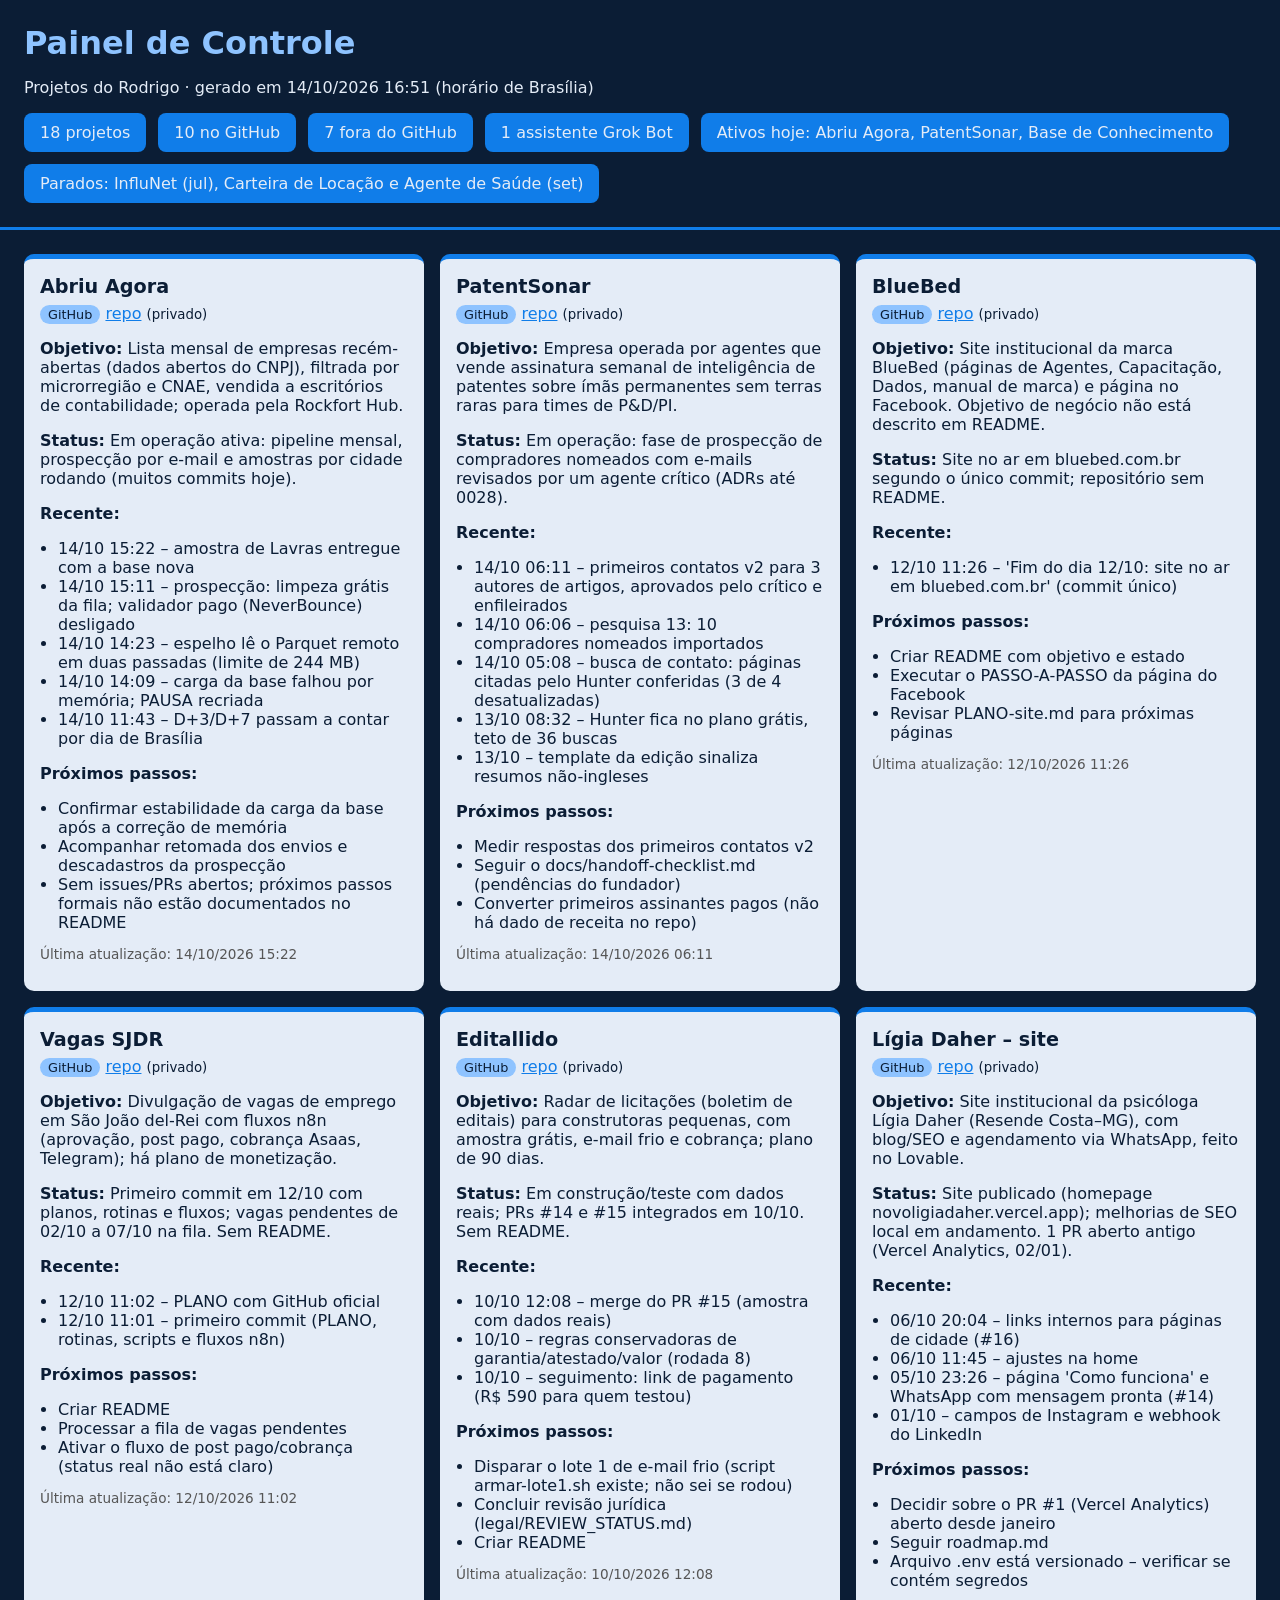
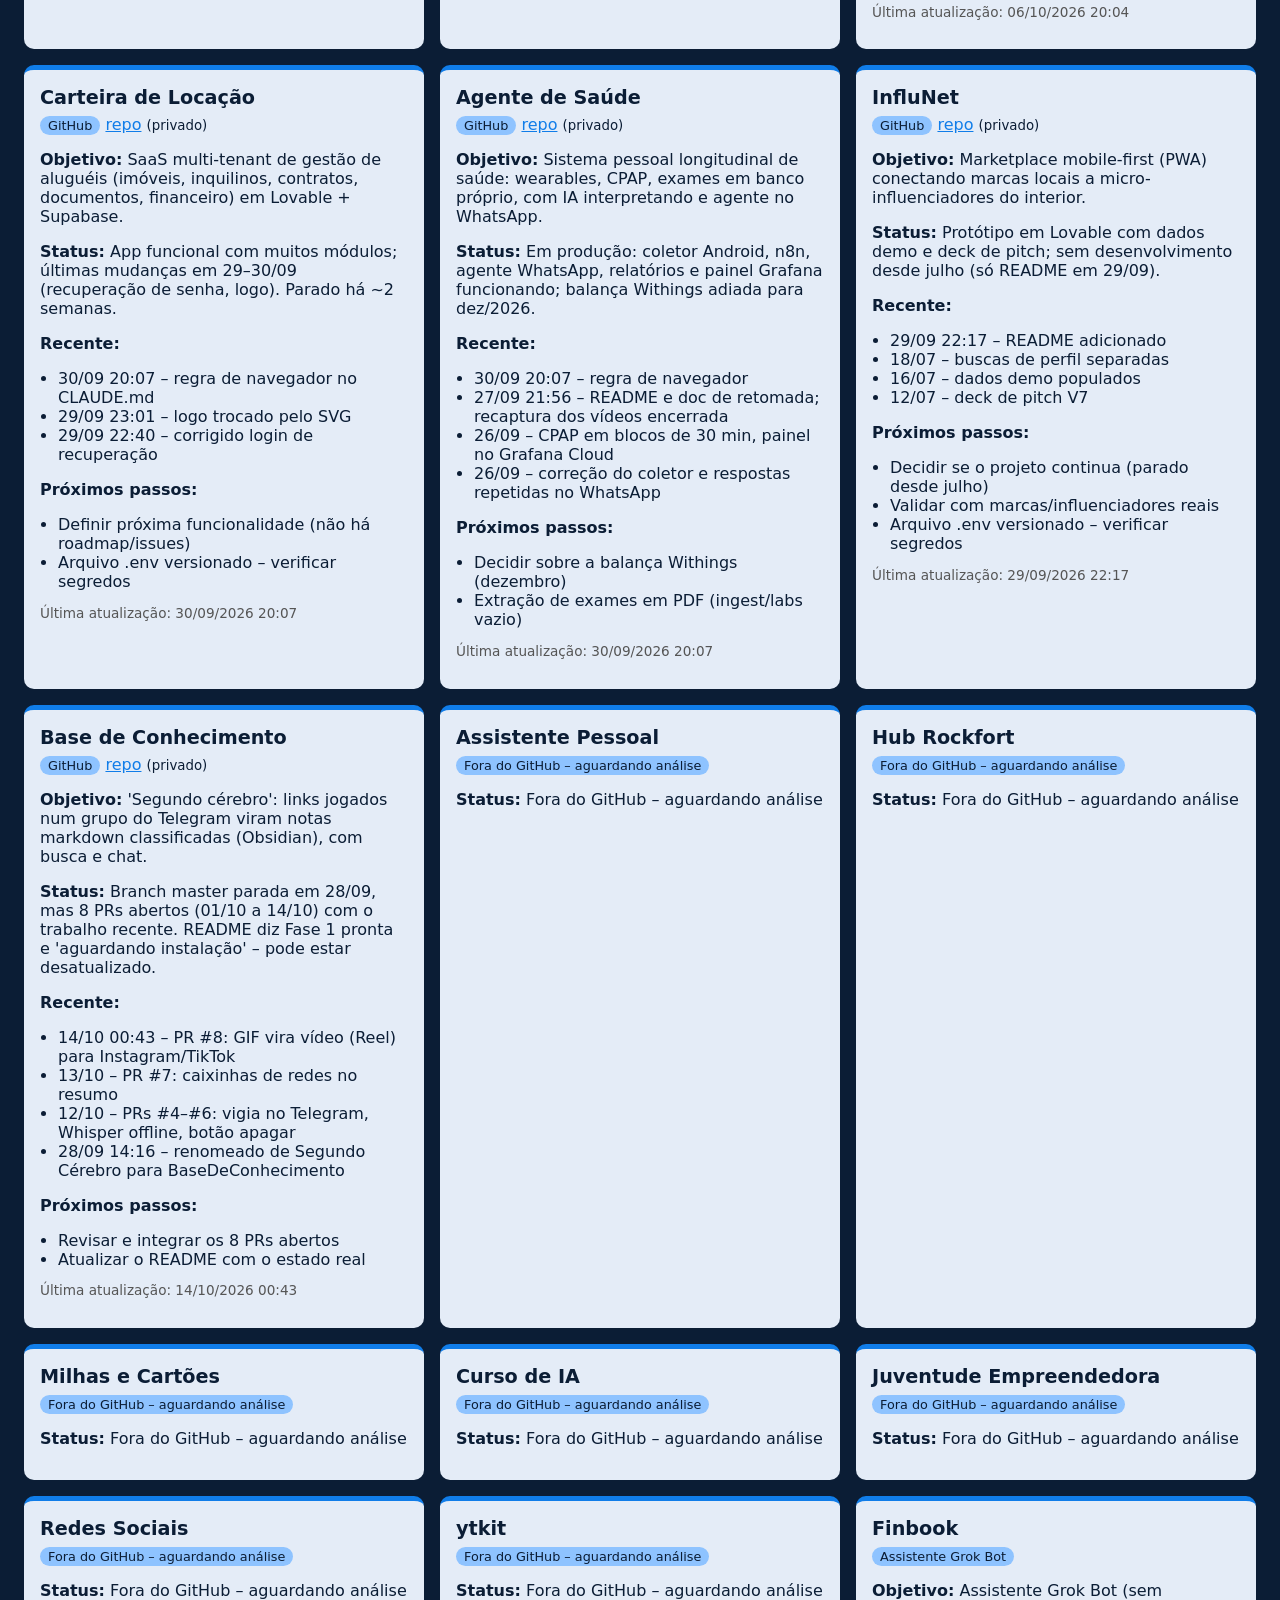
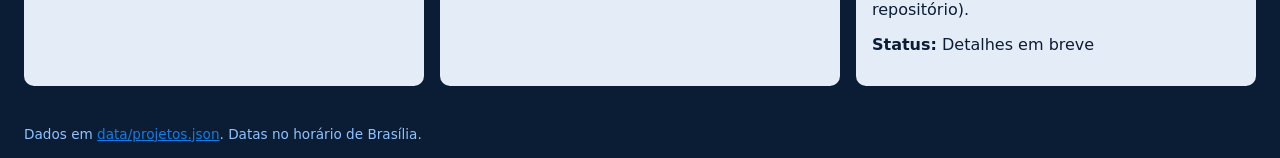
==== index.html @ fcc89006 "Painel de Controle: index.html e data/projetos.json" ====
<!doctype html><html lang="pt-BR"><head><meta charset="utf-8"><meta name="viewport" content="width=device-width,initial-scale=1"><title>Painel de Controle</title><style>
body{margin:0;background:#0b1d35;color:#e4ecf7;font-family:system-ui,sans-serif}header{padding:24px;border-bottom:3px solid #107de9}h1{margin:0;color:#8ec3ff}
.sum{display:flex;gap:12px;flex-wrap:wrap;margin-top:12px}.sum div{background:#107de9;padding:10px 16px;border-radius:8px}
main{display:grid;grid-template-columns:repeat(auto-fill,minmax(320px,1fr));gap:16px;padding:24px}
.card{background:#e4ecf7;color:#0b1d35;border-radius:10px;padding:16px;border-top:5px solid #107de9}.card h2{margin:0 0 6px;font-size:1.2em}
.tag{background:#8ec3ff;padding:2px 8px;border-radius:10px;font-size:.8em}a{color:#107de9}.dt{font-size:.85em;color:#555}ul{padding-left:18px;margin:4px 0}footer{padding:16px 24px;color:#8ec3ff;font-size:.85em}
</style></head><body><header><h1>Painel de Controle</h1><p>Projetos do Rodrigo · gerado em 14/10/2026 16:51 (horário de Brasília)</p><div class="sum">
<div>18 projetos</div><div>10 no GitHub</div><div>7 fora do GitHub</div><div>1 assistente Grok Bot</div><div>Ativos hoje: Abriu Agora, PatentSonar, Base de Conhecimento</div><div>Parados: InfluNet (jul), Carteira de Locação e Agente de Saúde (set)</div></div></header>
<main><article class="card"><h2>Abriu Agora</h2><span class="tag">GitHub</span> <a href="https://github.com/ratbragaia/abriuagora">repo</a> <small>(privado)</small><p><b>Objetivo:</b> Lista mensal de empresas recém-abertas (dados abertos do CNPJ), filtrada por microrregião e CNAE, vendida a escritórios de contabilidade; operada pela Rockfort Hub.</p><p><b>Status:</b> Em operação ativa: pipeline mensal, prospecção por e-mail e amostras por cidade rodando (muitos commits hoje).</p><p><b>Recente:</b></p><ul><li>14/10 15:22 – amostra de Lavras entregue com a base nova</li><li>14/10 15:11 – prospecção: limpeza grátis da fila; validador pago (NeverBounce) desligado</li><li>14/10 14:23 – espelho lê o Parquet remoto em duas passadas (limite de 244 MB)</li><li>14/10 14:09 – carga da base falhou por memória; PAUSA recriada</li><li>14/10 11:43 – D+3/D+7 passam a contar por dia de Brasília</li></ul><p><b>Próximos passos:</b></p><ul><li>Confirmar estabilidade da carga da base após a correção de memória</li><li>Acompanhar retomada dos envios e descadastros da prospecção</li><li>Sem issues/PRs abertos; próximos passos formais não estão documentados no README</li></ul><p class="dt">Última atualização: 14/10/2026 15:22</p></article><article class="card"><h2>PatentSonar</h2><span class="tag">GitHub</span> <a href="https://github.com/ratbragaia/PatentSonar">repo</a> <small>(privado)</small><p><b>Objetivo:</b> Empresa operada por agentes que vende assinatura semanal de inteligência de patentes sobre ímãs permanentes sem terras raras para times de P&amp;D/PI.</p><p><b>Status:</b> Em operação: fase de prospecção de compradores nomeados com e-mails revisados por um agente crítico (ADRs até 0028).</p><p><b>Recente:</b></p><ul><li>14/10 06:11 – primeiros contatos v2 para 3 autores de artigos, aprovados pelo crítico e enfileirados</li><li>14/10 06:06 – pesquisa 13: 10 compradores nomeados importados</li><li>14/10 05:08 – busca de contato: páginas citadas pelo Hunter conferidas (3 de 4 desatualizadas)</li><li>13/10 08:32 – Hunter fica no plano grátis, teto de 36 buscas</li><li>13/10 – template da edição sinaliza resumos não-ingleses</li></ul><p><b>Próximos passos:</b></p><ul><li>Medir respostas dos primeiros contatos v2</li><li>Seguir o docs/handoff-checklist.md (pendências do fundador)</li><li>Converter primeiros assinantes pagos (não há dado de receita no repo)</li></ul><p class="dt">Última atualização: 14/10/2026 06:11</p></article><article class="card"><h2>BlueBed</h2><span class="tag">GitHub</span> <a href="https://github.com/ratbragaia/BlueBed">repo</a> <small>(privado)</small><p><b>Objetivo:</b> Site institucional da marca BlueBed (páginas de Agentes, Capacitação, Dados, manual de marca) e página no Facebook. Objetivo de negócio não está descrito em README.</p><p><b>Status:</b> Site no ar em bluebed.com.br segundo o único commit; repositório sem README.</p><p><b>Recente:</b></p><ul><li>12/10 11:26 – &#x27;Fim do dia 12/10: site no ar em bluebed.com.br&#x27; (commit único)</li></ul><p><b>Próximos passos:</b></p><ul><li>Criar README com objetivo e estado</li><li>Executar o PASSO-A-PASSO da página do Facebook</li><li>Revisar PLANO-site.md para próximas páginas</li></ul><p class="dt">Última atualização: 12/10/2026 11:26</p></article><article class="card"><h2>Vagas SJDR</h2><span class="tag">GitHub</span> <a href="https://github.com/ratbragaia/vagassjdr">repo</a> <small>(privado)</small><p><b>Objetivo:</b> Divulgação de vagas de emprego em São João del-Rei com fluxos n8n (aprovação, post pago, cobrança Asaas, Telegram); há plano de monetização.</p><p><b>Status:</b> Primeiro commit em 12/10 com planos, rotinas e fluxos; vagas pendentes de 02/10 a 07/10 na fila. Sem README.</p><p><b>Recente:</b></p><ul><li>12/10 11:02 – PLANO com GitHub oficial</li><li>12/10 11:01 – primeiro commit (PLANO, rotinas, scripts e fluxos n8n)</li></ul><p><b>Próximos passos:</b></p><ul><li>Criar README</li><li>Processar a fila de vagas pendentes</li><li>Ativar o fluxo de post pago/cobrança (status real não está claro)</li></ul><p class="dt">Última atualização: 12/10/2026 11:02</p></article><article class="card"><h2>Editallido</h2><span class="tag">GitHub</span> <a href="https://github.com/ratbragaia/editallido">repo</a> <small>(privado)</small><p><b>Objetivo:</b> Radar de licitações (boletim de editais) para construtoras pequenas, com amostra grátis, e-mail frio e cobrança; plano de 90 dias.</p><p><b>Status:</b> Em construção/teste com dados reais; PRs #14 e #15 integrados em 10/10. Sem README.</p><p><b>Recente:</b></p><ul><li>10/10 12:08 – merge do PR #15 (amostra com dados reais)</li><li>10/10 – regras conservadoras de garantia/atestado/valor (rodada 8)</li><li>10/10 – seguimento: link de pagamento (R$ 590 para quem testou)</li></ul><p><b>Próximos passos:</b></p><ul><li>Disparar o lote 1 de e-mail frio (script armar-lote1.sh existe; não sei se rodou)</li><li>Concluir revisão jurídica (legal/REVIEW_STATUS.md)</li><li>Criar README</li></ul><p class="dt">Última atualização: 10/10/2026 12:08</p></article><article class="card"><h2>Lígia Daher – site</h2><span class="tag">GitHub</span> <a href="https://github.com/ratbragaia/ligiadaher.com.br">repo</a> <small>(privado)</small><p><b>Objetivo:</b> Site institucional da psicóloga Lígia Daher (Resende Costa–MG), com blog/SEO e agendamento via WhatsApp, feito no Lovable.</p><p><b>Status:</b> Site publicado (homepage novoligiadaher.vercel.app); melhorias de SEO local em andamento. 1 PR aberto antigo (Vercel Analytics, 02/01).</p><p><b>Recente:</b></p><ul><li>06/10 20:04 – links internos para páginas de cidade (#16)</li><li>06/10 11:45 – ajustes na home</li><li>05/10 23:26 – página &#x27;Como funciona&#x27; e WhatsApp com mensagem pronta (#14)</li><li>01/10 – campos de Instagram e webhook do LinkedIn</li></ul><p><b>Próximos passos:</b></p><ul><li>Decidir sobre o PR #1 (Vercel Analytics) aberto desde janeiro</li><li>Seguir roadmap.md</li><li>Arquivo .env está versionado – verificar se contém segredos</li></ul><p class="dt">Última atualização: 06/10/2026 20:04</p></article><article class="card"><h2>Carteira de Locação</h2><span class="tag">GitHub</span> <a href="https://github.com/ratbragaia/carteiradelocacao">repo</a> <small>(privado)</small><p><b>Objetivo:</b> SaaS multi-tenant de gestão de aluguéis (imóveis, inquilinos, contratos, documentos, financeiro) em Lovable + Supabase.</p><p><b>Status:</b> App funcional com muitos módulos; últimas mudanças em 29–30/09 (recuperação de senha, logo). Parado há ~2 semanas.</p><p><b>Recente:</b></p><ul><li>30/09 20:07 – regra de navegador no CLAUDE.md</li><li>29/09 23:01 – logo trocado pelo SVG</li><li>29/09 22:40 – corrigido login de recuperação</li></ul><p><b>Próximos passos:</b></p><ul><li>Definir próxima funcionalidade (não há roadmap/issues)</li><li>Arquivo .env versionado – verificar segredos</li></ul><p class="dt">Última atualização: 30/09/2026 20:07</p></article><article class="card"><h2>Agente de Saúde</h2><span class="tag">GitHub</span> <a href="https://github.com/ratbragaia/agente-saude">repo</a> <small>(privado)</small><p><b>Objetivo:</b> Sistema pessoal longitudinal de saúde: wearables, CPAP, exames em banco próprio, com IA interpretando e agente no WhatsApp.</p><p><b>Status:</b> Em produção: coletor Android, n8n, agente WhatsApp, relatórios e painel Grafana funcionando; balança Withings adiada para dez/2026.</p><p><b>Recente:</b></p><ul><li>30/09 20:07 – regra de navegador</li><li>27/09 21:56 – README e doc de retomada; recaptura dos vídeos encerrada</li><li>26/09 – CPAP em blocos de 30 min, painel no Grafana Cloud</li><li>26/09 – correção do coletor e respostas repetidas no WhatsApp</li></ul><p><b>Próximos passos:</b></p><ul><li>Decidir sobre a balança Withings (dezembro)</li><li>Extração de exames em PDF (ingest/labs vazio)</li></ul><p class="dt">Última atualização: 30/09/2026 20:07</p></article><article class="card"><h2>InfluNet</h2><span class="tag">GitHub</span> <a href="https://github.com/ratbragaia/influnet">repo</a> <small>(privado)</small><p><b>Objetivo:</b> Marketplace mobile-first (PWA) conectando marcas locais a micro-influenciadores do interior.</p><p><b>Status:</b> Protótipo em Lovable com dados demo e deck de pitch; sem desenvolvimento desde julho (só README em 29/09).</p><p><b>Recente:</b></p><ul><li>29/09 22:17 – README adicionado</li><li>18/07 – buscas de perfil separadas</li><li>16/07 – dados demo populados</li><li>12/07 – deck de pitch V7</li></ul><p><b>Próximos passos:</b></p><ul><li>Decidir se o projeto continua (parado desde julho)</li><li>Validar com marcas/influenciadores reais</li><li>Arquivo .env versionado – verificar segredos</li></ul><p class="dt">Última atualização: 29/09/2026 22:17</p></article><article class="card"><h2>Base de Conhecimento</h2><span class="tag">GitHub</span> <a href="https://github.com/ratbragaia/BaseDeConhecimento">repo</a> <small>(privado)</small><p><b>Objetivo:</b> &#x27;Segundo cérebro&#x27;: links jogados num grupo do Telegram viram notas markdown classificadas (Obsidian), com busca e chat.</p><p><b>Status:</b> Branch master parada em 28/09, mas 8 PRs abertos (01/10 a 14/10) com o trabalho recente. README diz Fase 1 pronta e &#x27;aguardando instalação&#x27; – pode estar desatualizado.</p><p><b>Recente:</b></p><ul><li>14/10 00:43 – PR #8: GIF vira vídeo (Reel) para Instagram/TikTok</li><li>13/10 – PR #7: caixinhas de redes no resumo</li><li>12/10 – PRs #4–#6: vigia no Telegram, Whisper offline, botão apagar</li><li>28/09 14:16 – renomeado de Segundo Cérebro para BaseDeConhecimento</li></ul><p><b>Próximos passos:</b></p><ul><li>Revisar e integrar os 8 PRs abertos</li><li>Atualizar o README com o estado real</li></ul><p class="dt">Última atualização: 14/10/2026 00:43</p></article><article class="card"><h2>Assistente Pessoal</h2><span class="tag">Fora do GitHub – aguardando análise</span><p><b>Status:</b> Fora do GitHub – aguardando análise</p></article><article class="card"><h2>Hub Rockfort</h2><span class="tag">Fora do GitHub – aguardando análise</span><p><b>Status:</b> Fora do GitHub – aguardando análise</p></article><article class="card"><h2>Milhas e Cartões</h2><span class="tag">Fora do GitHub – aguardando análise</span><p><b>Status:</b> Fora do GitHub – aguardando análise</p></article><article class="card"><h2>Curso de IA</h2><span class="tag">Fora do GitHub – aguardando análise</span><p><b>Status:</b> Fora do GitHub – aguardando análise</p></article><article class="card"><h2>Juventude Empreendedora</h2><span class="tag">Fora do GitHub – aguardando análise</span><p><b>Status:</b> Fora do GitHub – aguardando análise</p></article><article class="card"><h2>Redes Sociais</h2><span class="tag">Fora do GitHub – aguardando análise</span><p><b>Status:</b> Fora do GitHub – aguardando análise</p></article><article class="card"><h2>ytkit</h2><span class="tag">Fora do GitHub – aguardando análise</span><p><b>Status:</b> Fora do GitHub – aguardando análise</p></article><article class="card"><h2>Finbook</h2><span class="tag">Assistente Grok Bot</span><p><b>Objetivo:</b> Assistente Grok Bot (sem repositório).</p><p><b>Status:</b> Detalhes em breve</p></article></main><footer>Dados em <a href="data/projetos.json">data/projetos.json</a>. Datas no horário de Brasília.</footer></body></html>
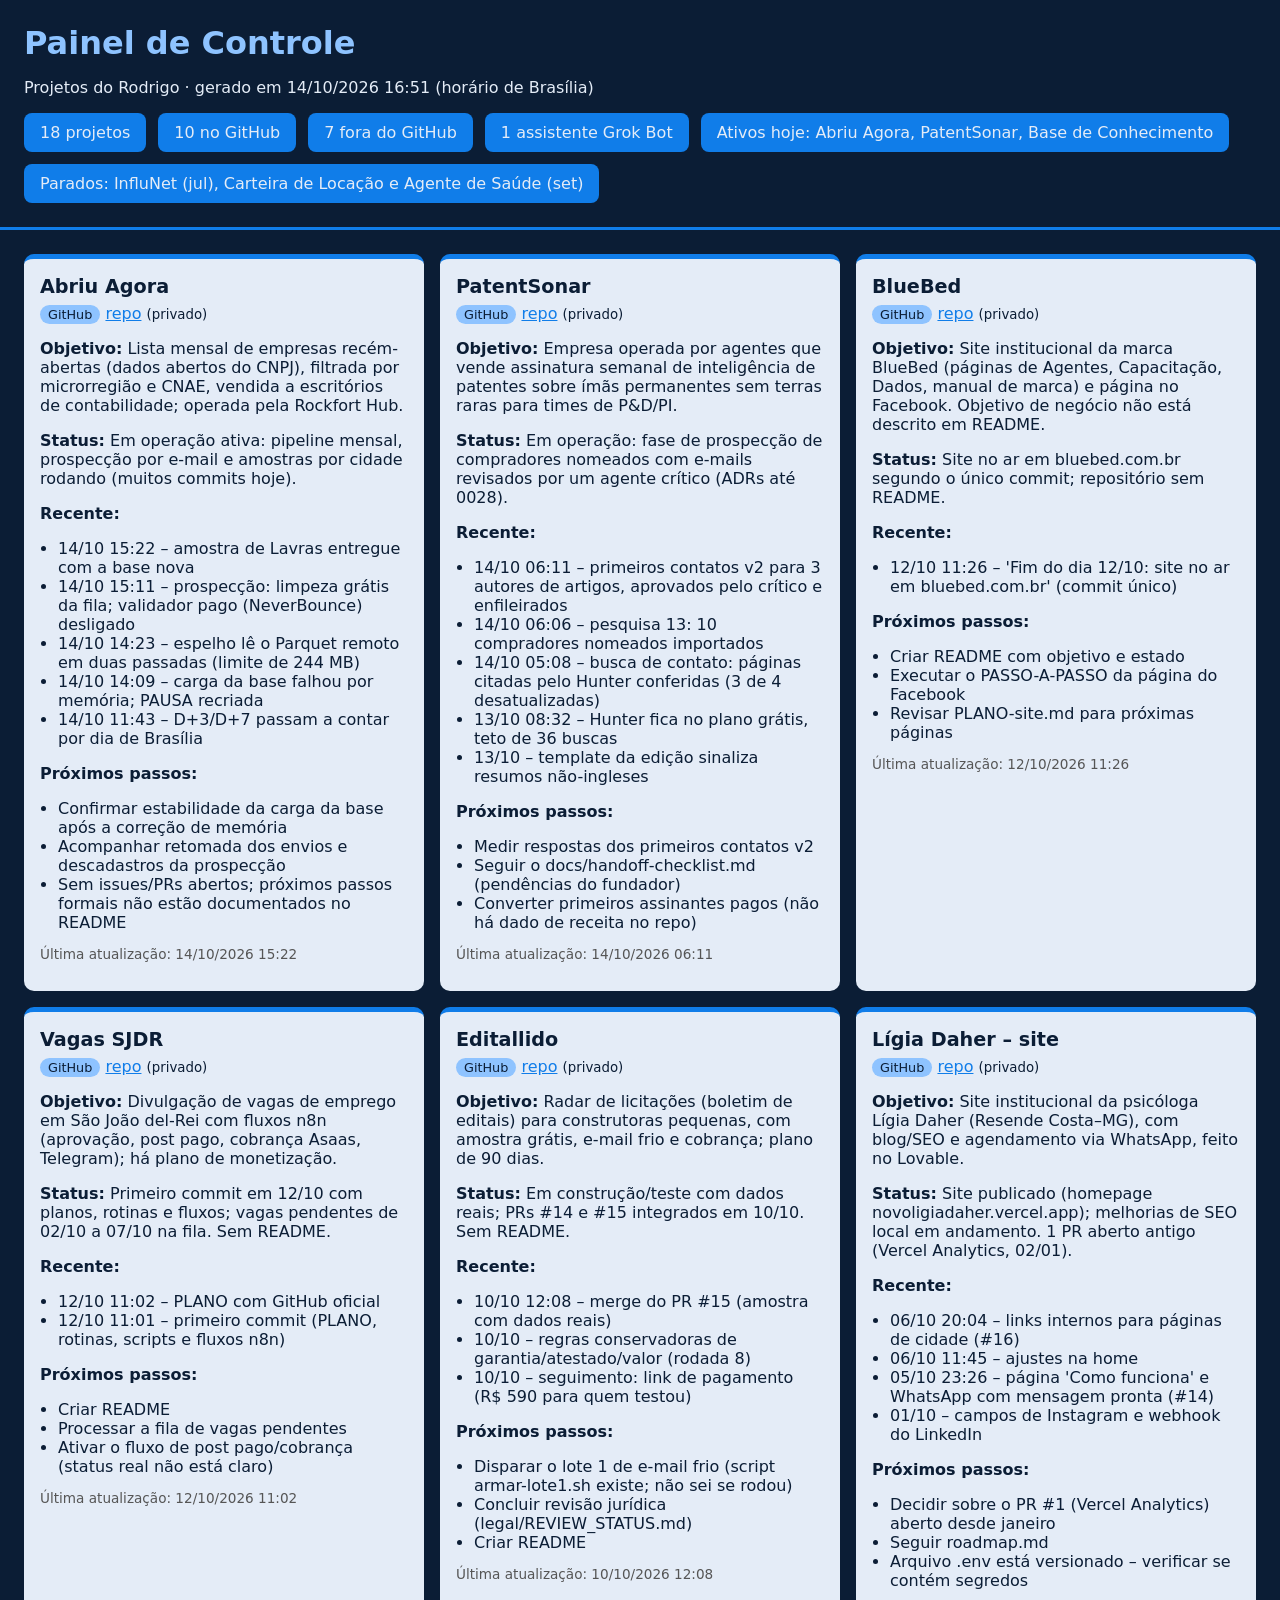
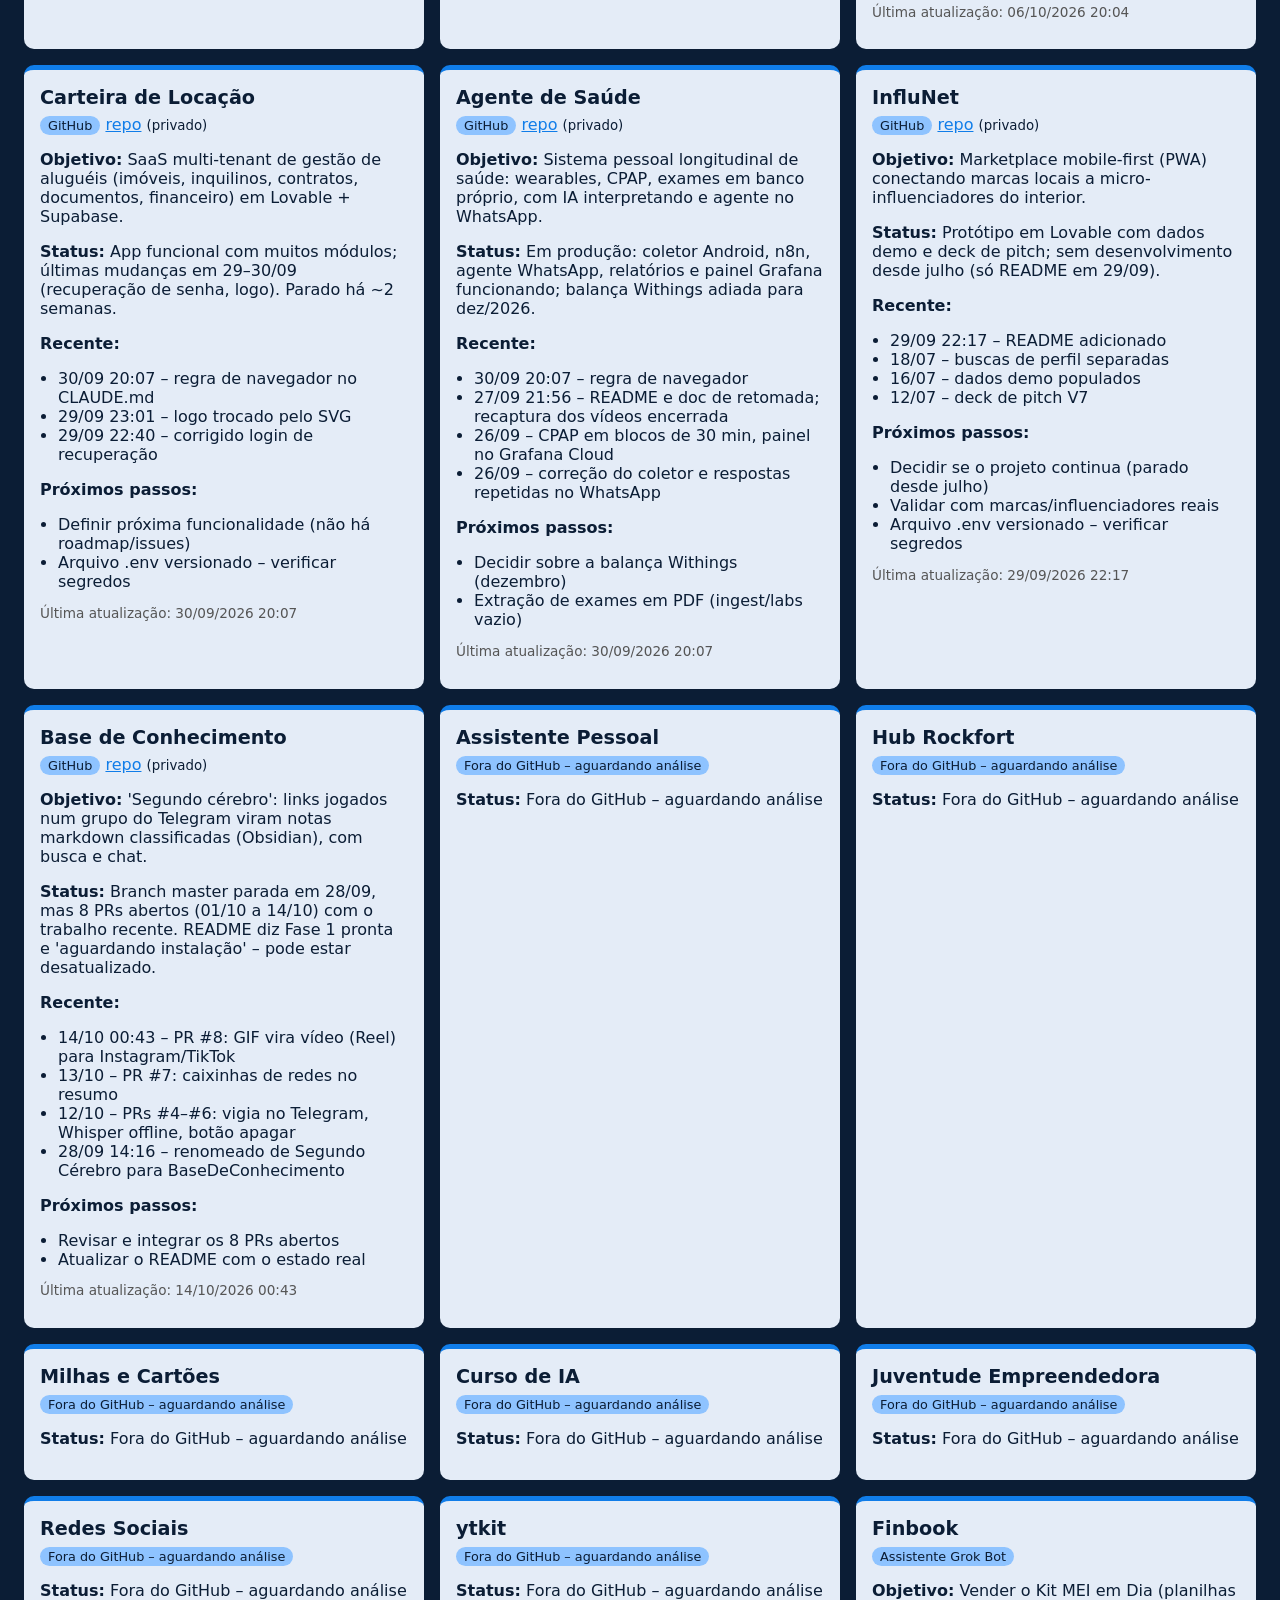
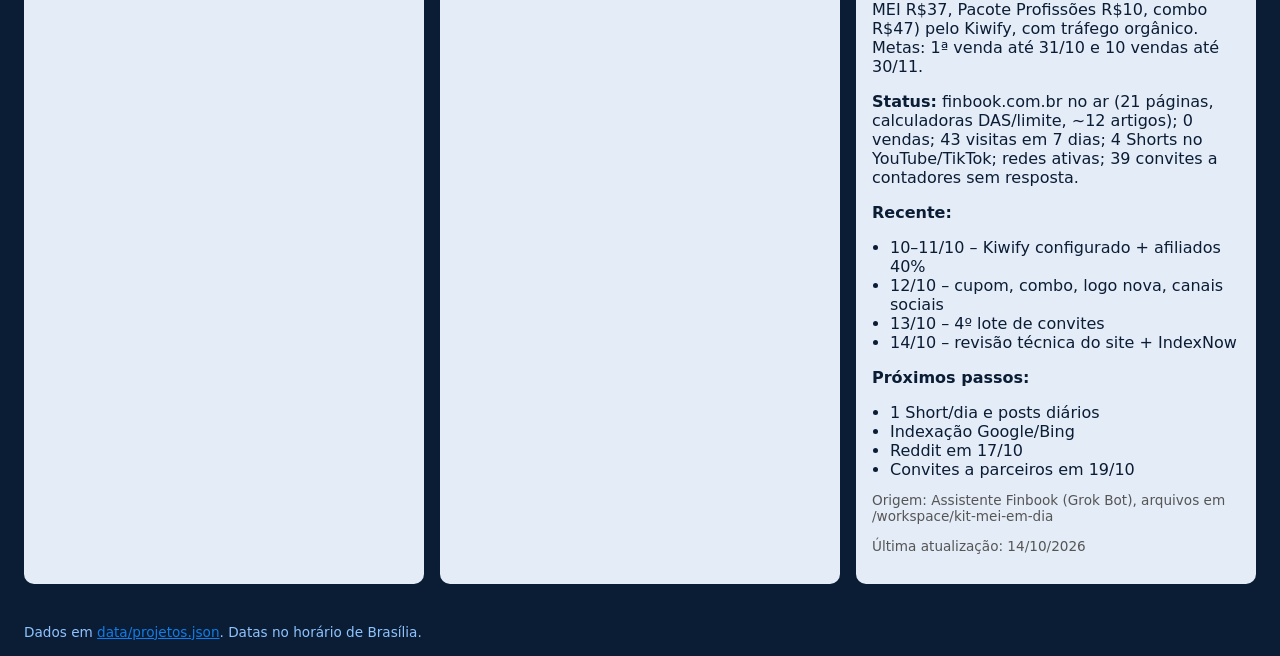
==== commit fceff117: "Finbook: detalhes de 14/10/2026" ====
--- a/index.html
+++ b/index.html
@@ -6,4 +6,4 @@
 .tag{background:#8ec3ff;padding:2px 8px;border-radius:10px;font-size:.8em}a{color:#107de9}.dt{font-size:.85em;color:#555}ul{padding-left:18px;margin:4px 0}footer{padding:16px 24px;color:#8ec3ff;font-size:.85em}
 </style></head><body><header><h1>Painel de Controle</h1><p>Projetos do Rodrigo · gerado em 14/10/2026 16:51 (horário de Brasília)</p><div class="sum">
 <div>18 projetos</div><div>10 no GitHub</div><div>7 fora do GitHub</div><div>1 assistente Grok Bot</div><div>Ativos hoje: Abriu Agora, PatentSonar, Base de Conhecimento</div><div>Parados: InfluNet (jul), Carteira de Locação e Agente de Saúde (set)</div></div></header>
-<main><article class="card"><h2>Abriu Agora</h2><span class="tag">GitHub</span> <a href="https://github.com/ratbragaia/abriuagora">repo</a> <small>(privado)</small><p><b>Objetivo:</b> Lista mensal de empresas recém-abertas (dados abertos do CNPJ), filtrada por microrregião e CNAE, vendida a escritórios de contabilidade; operada pela Rockfort Hub.</p><p><b>Status:</b> Em operação ativa: pipeline mensal, prospecção por e-mail e amostras por cidade rodando (muitos commits hoje).</p><p><b>Recente:</b></p><ul><li>14/10 15:22 – amostra de Lavras entregue com a base nova</li><li>14/10 15:11 – prospecção: limpeza grátis da fila; validador pago (NeverBounce) desligado</li><li>14/10 14:23 – espelho lê o Parquet remoto em duas passadas (limite de 244 MB)</li><li>14/10 14:09 – carga da base falhou por memória; PAUSA recriada</li><li>14/10 11:43 – D+3/D+7 passam a contar por dia de Brasília</li></ul><p><b>Próximos passos:</b></p><ul><li>Confirmar estabilidade da carga da base após a correção de memória</li><li>Acompanhar retomada dos envios e descadastros da prospecção</li><li>Sem issues/PRs abertos; próximos passos formais não estão documentados no README</li></ul><p class="dt">Última atualização: 14/10/2026 15:22</p></article><article class="card"><h2>PatentSonar</h2><span class="tag">GitHub</span> <a href="https://github.com/ratbragaia/PatentSonar">repo</a> <small>(privado)</small><p><b>Objetivo:</b> Empresa operada por agentes que vende assinatura semanal de inteligência de patentes sobre ímãs permanentes sem terras raras para times de P&amp;D/PI.</p><p><b>Status:</b> Em operação: fase de prospecção de compradores nomeados com e-mails revisados por um agente crítico (ADRs até 0028).</p><p><b>Recente:</b></p><ul><li>14/10 06:11 – primeiros contatos v2 para 3 autores de artigos, aprovados pelo crítico e enfileirados</li><li>14/10 06:06 – pesquisa 13: 10 compradores nomeados importados</li><li>14/10 05:08 – busca de contato: páginas citadas pelo Hunter conferidas (3 de 4 desatualizadas)</li><li>13/10 08:32 – Hunter fica no plano grátis, teto de 36 buscas</li><li>13/10 – template da edição sinaliza resumos não-ingleses</li></ul><p><b>Próximos passos:</b></p><ul><li>Medir respostas dos primeiros contatos v2</li><li>Seguir o docs/handoff-checklist.md (pendências do fundador)</li><li>Converter primeiros assinantes pagos (não há dado de receita no repo)</li></ul><p class="dt">Última atualização: 14/10/2026 06:11</p></article><article class="card"><h2>BlueBed</h2><span class="tag">GitHub</span> <a href="https://github.com/ratbragaia/BlueBed">repo</a> <small>(privado)</small><p><b>Objetivo:</b> Site institucional da marca BlueBed (páginas de Agentes, Capacitação, Dados, manual de marca) e página no Facebook. Objetivo de negócio não está descrito em README.</p><p><b>Status:</b> Site no ar em bluebed.com.br segundo o único commit; repositório sem README.</p><p><b>Recente:</b></p><ul><li>12/10 11:26 – &#x27;Fim do dia 12/10: site no ar em bluebed.com.br&#x27; (commit único)</li></ul><p><b>Próximos passos:</b></p><ul><li>Criar README com objetivo e estado</li><li>Executar o PASSO-A-PASSO da página do Facebook</li><li>Revisar PLANO-site.md para próximas páginas</li></ul><p class="dt">Última atualização: 12/10/2026 11:26</p></article><article class="card"><h2>Vagas SJDR</h2><span class="tag">GitHub</span> <a href="https://github.com/ratbragaia/vagassjdr">repo</a> <small>(privado)</small><p><b>Objetivo:</b> Divulgação de vagas de emprego em São João del-Rei com fluxos n8n (aprovação, post pago, cobrança Asaas, Telegram); há plano de monetização.</p><p><b>Status:</b> Primeiro commit em 12/10 com planos, rotinas e fluxos; vagas pendentes de 02/10 a 07/10 na fila. Sem README.</p><p><b>Recente:</b></p><ul><li>12/10 11:02 – PLANO com GitHub oficial</li><li>12/10 11:01 – primeiro commit (PLANO, rotinas, scripts e fluxos n8n)</li></ul><p><b>Próximos passos:</b></p><ul><li>Criar README</li><li>Processar a fila de vagas pendentes</li><li>Ativar o fluxo de post pago/cobrança (status real não está claro)</li></ul><p class="dt">Última atualização: 12/10/2026 11:02</p></article><article class="card"><h2>Editallido</h2><span class="tag">GitHub</span> <a href="https://github.com/ratbragaia/editallido">repo</a> <small>(privado)</small><p><b>Objetivo:</b> Radar de licitações (boletim de editais) para construtoras pequenas, com amostra grátis, e-mail frio e cobrança; plano de 90 dias.</p><p><b>Status:</b> Em construção/teste com dados reais; PRs #14 e #15 integrados em 10/10. Sem README.</p><p><b>Recente:</b></p><ul><li>10/10 12:08 – merge do PR #15 (amostra com dados reais)</li><li>10/10 – regras conservadoras de garantia/atestado/valor (rodada 8)</li><li>10/10 – seguimento: link de pagamento (R$ 590 para quem testou)</li></ul><p><b>Próximos passos:</b></p><ul><li>Disparar o lote 1 de e-mail frio (script armar-lote1.sh existe; não sei se rodou)</li><li>Concluir revisão jurídica (legal/REVIEW_STATUS.md)</li><li>Criar README</li></ul><p class="dt">Última atualização: 10/10/2026 12:08</p></article><article class="card"><h2>Lígia Daher – site</h2><span class="tag">GitHub</span> <a href="https://github.com/ratbragaia/ligiadaher.com.br">repo</a> <small>(privado)</small><p><b>Objetivo:</b> Site institucional da psicóloga Lígia Daher (Resende Costa–MG), com blog/SEO e agendamento via WhatsApp, feito no Lovable.</p><p><b>Status:</b> Site publicado (homepage novoligiadaher.vercel.app); melhorias de SEO local em andamento. 1 PR aberto antigo (Vercel Analytics, 02/01).</p><p><b>Recente:</b></p><ul><li>06/10 20:04 – links internos para páginas de cidade (#16)</li><li>06/10 11:45 – ajustes na home</li><li>05/10 23:26 – página &#x27;Como funciona&#x27; e WhatsApp com mensagem pronta (#14)</li><li>01/10 – campos de Instagram e webhook do LinkedIn</li></ul><p><b>Próximos passos:</b></p><ul><li>Decidir sobre o PR #1 (Vercel Analytics) aberto desde janeiro</li><li>Seguir roadmap.md</li><li>Arquivo .env está versionado – verificar se contém segredos</li></ul><p class="dt">Última atualização: 06/10/2026 20:04</p></article><article class="card"><h2>Carteira de Locação</h2><span class="tag">GitHub</span> <a href="https://github.com/ratbragaia/carteiradelocacao">repo</a> <small>(privado)</small><p><b>Objetivo:</b> SaaS multi-tenant de gestão de aluguéis (imóveis, inquilinos, contratos, documentos, financeiro) em Lovable + Supabase.</p><p><b>Status:</b> App funcional com muitos módulos; últimas mudanças em 29–30/09 (recuperação de senha, logo). Parado há ~2 semanas.</p><p><b>Recente:</b></p><ul><li>30/09 20:07 – regra de navegador no CLAUDE.md</li><li>29/09 23:01 – logo trocado pelo SVG</li><li>29/09 22:40 – corrigido login de recuperação</li></ul><p><b>Próximos passos:</b></p><ul><li>Definir próxima funcionalidade (não há roadmap/issues)</li><li>Arquivo .env versionado – verificar segredos</li></ul><p class="dt">Última atualização: 30/09/2026 20:07</p></article><article class="card"><h2>Agente de Saúde</h2><span class="tag">GitHub</span> <a href="https://github.com/ratbragaia/agente-saude">repo</a> <small>(privado)</small><p><b>Objetivo:</b> Sistema pessoal longitudinal de saúde: wearables, CPAP, exames em banco próprio, com IA interpretando e agente no WhatsApp.</p><p><b>Status:</b> Em produção: coletor Android, n8n, agente WhatsApp, relatórios e painel Grafana funcionando; balança Withings adiada para dez/2026.</p><p><b>Recente:</b></p><ul><li>30/09 20:07 – regra de navegador</li><li>27/09 21:56 – README e doc de retomada; recaptura dos vídeos encerrada</li><li>26/09 – CPAP em blocos de 30 min, painel no Grafana Cloud</li><li>26/09 – correção do coletor e respostas repetidas no WhatsApp</li></ul><p><b>Próximos passos:</b></p><ul><li>Decidir sobre a balança Withings (dezembro)</li><li>Extração de exames em PDF (ingest/labs vazio)</li></ul><p class="dt">Última atualização: 30/09/2026 20:07</p></article><article class="card"><h2>InfluNet</h2><span class="tag">GitHub</span> <a href="https://github.com/ratbragaia/influnet">repo</a> <small>(privado)</small><p><b>Objetivo:</b> Marketplace mobile-first (PWA) conectando marcas locais a micro-influenciadores do interior.</p><p><b>Status:</b> Protótipo em Lovable com dados demo e deck de pitch; sem desenvolvimento desde julho (só README em 29/09).</p><p><b>Recente:</b></p><ul><li>29/09 22:17 – README adicionado</li><li>18/07 – buscas de perfil separadas</li><li>16/07 – dados demo populados</li><li>12/07 – deck de pitch V7</li></ul><p><b>Próximos passos:</b></p><ul><li>Decidir se o projeto continua (parado desde julho)</li><li>Validar com marcas/influenciadores reais</li><li>Arquivo .env versionado – verificar segredos</li></ul><p class="dt">Última atualização: 29/09/2026 22:17</p></article><article class="card"><h2>Base de Conhecimento</h2><span class="tag">GitHub</span> <a href="https://github.com/ratbragaia/BaseDeConhecimento">repo</a> <small>(privado)</small><p><b>Objetivo:</b> &#x27;Segundo cérebro&#x27;: links jogados num grupo do Telegram viram notas markdown classificadas (Obsidian), com busca e chat.</p><p><b>Status:</b> Branch master parada em 28/09, mas 8 PRs abertos (01/10 a 14/10) com o trabalho recente. README diz Fase 1 pronta e &#x27;aguardando instalação&#x27; – pode estar desatualizado.</p><p><b>Recente:</b></p><ul><li>14/10 00:43 – PR #8: GIF vira vídeo (Reel) para Instagram/TikTok</li><li>13/10 – PR #7: caixinhas de redes no resumo</li><li>12/10 – PRs #4–#6: vigia no Telegram, Whisper offline, botão apagar</li><li>28/09 14:16 – renomeado de Segundo Cérebro para BaseDeConhecimento</li></ul><p><b>Próximos passos:</b></p><ul><li>Revisar e integrar os 8 PRs abertos</li><li>Atualizar o README com o estado real</li></ul><p class="dt">Última atualização: 14/10/2026 00:43</p></article><article class="card"><h2>Assistente Pessoal</h2><span class="tag">Fora do GitHub – aguardando análise</span><p><b>Status:</b> Fora do GitHub – aguardando análise</p></article><article class="card"><h2>Hub Rockfort</h2><span class="tag">Fora do GitHub – aguardando análise</span><p><b>Status:</b> Fora do GitHub – aguardando análise</p></article><article class="card"><h2>Milhas e Cartões</h2><span class="tag">Fora do GitHub – aguardando análise</span><p><b>Status:</b> Fora do GitHub – aguardando análise</p></article><article class="card"><h2>Curso de IA</h2><span class="tag">Fora do GitHub – aguardando análise</span><p><b>Status:</b> Fora do GitHub – aguardando análise</p></article><article class="card"><h2>Juventude Empreendedora</h2><span class="tag">Fora do GitHub – aguardando análise</span><p><b>Status:</b> Fora do GitHub – aguardando análise</p></article><article class="card"><h2>Redes Sociais</h2><span class="tag">Fora do GitHub – aguardando análise</span><p><b>Status:</b> Fora do GitHub – aguardando análise</p></article><article class="card"><h2>ytkit</h2><span class="tag">Fora do GitHub – aguardando análise</span><p><b>Status:</b> Fora do GitHub – aguardando análise</p></article><article class="card"><h2>Finbook</h2><span class="tag">Assistente Grok Bot</span><p><b>Objetivo:</b> Assistente Grok Bot (sem repositório).</p><p><b>Status:</b> Detalhes em breve</p></article></main><footer>Dados em <a href="data/projetos.json">data/projetos.json</a>. Datas no horário de Brasília.</footer></body></html>+<main><article class="card"><h2>Abriu Agora</h2><span class="tag">GitHub</span> <a href="https://github.com/ratbragaia/abriuagora">repo</a> <small>(privado)</small><p><b>Objetivo:</b> Lista mensal de empresas recém-abertas (dados abertos do CNPJ), filtrada por microrregião e CNAE, vendida a escritórios de contabilidade; operada pela Rockfort Hub.</p><p><b>Status:</b> Em operação ativa: pipeline mensal, prospecção por e-mail e amostras por cidade rodando (muitos commits hoje).</p><p><b>Recente:</b></p><ul><li>14/10 15:22 – amostra de Lavras entregue com a base nova</li><li>14/10 15:11 – prospecção: limpeza grátis da fila; validador pago (NeverBounce) desligado</li><li>14/10 14:23 – espelho lê o Parquet remoto em duas passadas (limite de 244 MB)</li><li>14/10 14:09 – carga da base falhou por memória; PAUSA recriada</li><li>14/10 11:43 – D+3/D+7 passam a contar por dia de Brasília</li></ul><p><b>Próximos passos:</b></p><ul><li>Confirmar estabilidade da carga da base após a correção de memória</li><li>Acompanhar retomada dos envios e descadastros da prospecção</li><li>Sem issues/PRs abertos; próximos passos formais não estão documentados no README</li></ul><p class="dt">Última atualização: 14/10/2026 15:22</p></article><article class="card"><h2>PatentSonar</h2><span class="tag">GitHub</span> <a href="https://github.com/ratbragaia/PatentSonar">repo</a> <small>(privado)</small><p><b>Objetivo:</b> Empresa operada por agentes que vende assinatura semanal de inteligência de patentes sobre ímãs permanentes sem terras raras para times de P&amp;D/PI.</p><p><b>Status:</b> Em operação: fase de prospecção de compradores nomeados com e-mails revisados por um agente crítico (ADRs até 0028).</p><p><b>Recente:</b></p><ul><li>14/10 06:11 – primeiros contatos v2 para 3 autores de artigos, aprovados pelo crítico e enfileirados</li><li>14/10 06:06 – pesquisa 13: 10 compradores nomeados importados</li><li>14/10 05:08 – busca de contato: páginas citadas pelo Hunter conferidas (3 de 4 desatualizadas)</li><li>13/10 08:32 – Hunter fica no plano grátis, teto de 36 buscas</li><li>13/10 – template da edição sinaliza resumos não-ingleses</li></ul><p><b>Próximos passos:</b></p><ul><li>Medir respostas dos primeiros contatos v2</li><li>Seguir o docs/handoff-checklist.md (pendências do fundador)</li><li>Converter primeiros assinantes pagos (não há dado de receita no repo)</li></ul><p class="dt">Última atualização: 14/10/2026 06:11</p></article><article class="card"><h2>BlueBed</h2><span class="tag">GitHub</span> <a href="https://github.com/ratbragaia/BlueBed">repo</a> <small>(privado)</small><p><b>Objetivo:</b> Site institucional da marca BlueBed (páginas de Agentes, Capacitação, Dados, manual de marca) e página no Facebook. Objetivo de negócio não está descrito em README.</p><p><b>Status:</b> Site no ar em bluebed.com.br segundo o único commit; repositório sem README.</p><p><b>Recente:</b></p><ul><li>12/10 11:26 – &#x27;Fim do dia 12/10: site no ar em bluebed.com.br&#x27; (commit único)</li></ul><p><b>Próximos passos:</b></p><ul><li>Criar README com objetivo e estado</li><li>Executar o PASSO-A-PASSO da página do Facebook</li><li>Revisar PLANO-site.md para próximas páginas</li></ul><p class="dt">Última atualização: 12/10/2026 11:26</p></article><article class="card"><h2>Vagas SJDR</h2><span class="tag">GitHub</span> <a href="https://github.com/ratbragaia/vagassjdr">repo</a> <small>(privado)</small><p><b>Objetivo:</b> Divulgação de vagas de emprego em São João del-Rei com fluxos n8n (aprovação, post pago, cobrança Asaas, Telegram); há plano de monetização.</p><p><b>Status:</b> Primeiro commit em 12/10 com planos, rotinas e fluxos; vagas pendentes de 02/10 a 07/10 na fila. Sem README.</p><p><b>Recente:</b></p><ul><li>12/10 11:02 – PLANO com GitHub oficial</li><li>12/10 11:01 – primeiro commit (PLANO, rotinas, scripts e fluxos n8n)</li></ul><p><b>Próximos passos:</b></p><ul><li>Criar README</li><li>Processar a fila de vagas pendentes</li><li>Ativar o fluxo de post pago/cobrança (status real não está claro)</li></ul><p class="dt">Última atualização: 12/10/2026 11:02</p></article><article class="card"><h2>Editallido</h2><span class="tag">GitHub</span> <a href="https://github.com/ratbragaia/editallido">repo</a> <small>(privado)</small><p><b>Objetivo:</b> Radar de licitações (boletim de editais) para construtoras pequenas, com amostra grátis, e-mail frio e cobrança; plano de 90 dias.</p><p><b>Status:</b> Em construção/teste com dados reais; PRs #14 e #15 integrados em 10/10. Sem README.</p><p><b>Recente:</b></p><ul><li>10/10 12:08 – merge do PR #15 (amostra com dados reais)</li><li>10/10 – regras conservadoras de garantia/atestado/valor (rodada 8)</li><li>10/10 – seguimento: link de pagamento (R$ 590 para quem testou)</li></ul><p><b>Próximos passos:</b></p><ul><li>Disparar o lote 1 de e-mail frio (script armar-lote1.sh existe; não sei se rodou)</li><li>Concluir revisão jurídica (legal/REVIEW_STATUS.md)</li><li>Criar README</li></ul><p class="dt">Última atualização: 10/10/2026 12:08</p></article><article class="card"><h2>Lígia Daher – site</h2><span class="tag">GitHub</span> <a href="https://github.com/ratbragaia/ligiadaher.com.br">repo</a> <small>(privado)</small><p><b>Objetivo:</b> Site institucional da psicóloga Lígia Daher (Resende Costa–MG), com blog/SEO e agendamento via WhatsApp, feito no Lovable.</p><p><b>Status:</b> Site publicado (homepage novoligiadaher.vercel.app); melhorias de SEO local em andamento. 1 PR aberto antigo (Vercel Analytics, 02/01).</p><p><b>Recente:</b></p><ul><li>06/10 20:04 – links internos para páginas de cidade (#16)</li><li>06/10 11:45 – ajustes na home</li><li>05/10 23:26 – página &#x27;Como funciona&#x27; e WhatsApp com mensagem pronta (#14)</li><li>01/10 – campos de Instagram e webhook do LinkedIn</li></ul><p><b>Próximos passos:</b></p><ul><li>Decidir sobre o PR #1 (Vercel Analytics) aberto desde janeiro</li><li>Seguir roadmap.md</li><li>Arquivo .env está versionado – verificar se contém segredos</li></ul><p class="dt">Última atualização: 06/10/2026 20:04</p></article><article class="card"><h2>Carteira de Locação</h2><span class="tag">GitHub</span> <a href="https://github.com/ratbragaia/carteiradelocacao">repo</a> <small>(privado)</small><p><b>Objetivo:</b> SaaS multi-tenant de gestão de aluguéis (imóveis, inquilinos, contratos, documentos, financeiro) em Lovable + Supabase.</p><p><b>Status:</b> App funcional com muitos módulos; últimas mudanças em 29–30/09 (recuperação de senha, logo). Parado há ~2 semanas.</p><p><b>Recente:</b></p><ul><li>30/09 20:07 – regra de navegador no CLAUDE.md</li><li>29/09 23:01 – logo trocado pelo SVG</li><li>29/09 22:40 – corrigido login de recuperação</li></ul><p><b>Próximos passos:</b></p><ul><li>Definir próxima funcionalidade (não há roadmap/issues)</li><li>Arquivo .env versionado – verificar segredos</li></ul><p class="dt">Última atualização: 30/09/2026 20:07</p></article><article class="card"><h2>Agente de Saúde</h2><span class="tag">GitHub</span> <a href="https://github.com/ratbragaia/agente-saude">repo</a> <small>(privado)</small><p><b>Objetivo:</b> Sistema pessoal longitudinal de saúde: wearables, CPAP, exames em banco próprio, com IA interpretando e agente no WhatsApp.</p><p><b>Status:</b> Em produção: coletor Android, n8n, agente WhatsApp, relatórios e painel Grafana funcionando; balança Withings adiada para dez/2026.</p><p><b>Recente:</b></p><ul><li>30/09 20:07 – regra de navegador</li><li>27/09 21:56 – README e doc de retomada; recaptura dos vídeos encerrada</li><li>26/09 – CPAP em blocos de 30 min, painel no Grafana Cloud</li><li>26/09 – correção do coletor e respostas repetidas no WhatsApp</li></ul><p><b>Próximos passos:</b></p><ul><li>Decidir sobre a balança Withings (dezembro)</li><li>Extração de exames em PDF (ingest/labs vazio)</li></ul><p class="dt">Última atualização: 30/09/2026 20:07</p></article><article class="card"><h2>InfluNet</h2><span class="tag">GitHub</span> <a href="https://github.com/ratbragaia/influnet">repo</a> <small>(privado)</small><p><b>Objetivo:</b> Marketplace mobile-first (PWA) conectando marcas locais a micro-influenciadores do interior.</p><p><b>Status:</b> Protótipo em Lovable com dados demo e deck de pitch; sem desenvolvimento desde julho (só README em 29/09).</p><p><b>Recente:</b></p><ul><li>29/09 22:17 – README adicionado</li><li>18/07 – buscas de perfil separadas</li><li>16/07 – dados demo populados</li><li>12/07 – deck de pitch V7</li></ul><p><b>Próximos passos:</b></p><ul><li>Decidir se o projeto continua (parado desde julho)</li><li>Validar com marcas/influenciadores reais</li><li>Arquivo .env versionado – verificar segredos</li></ul><p class="dt">Última atualização: 29/09/2026 22:17</p></article><article class="card"><h2>Base de Conhecimento</h2><span class="tag">GitHub</span> <a href="https://github.com/ratbragaia/BaseDeConhecimento">repo</a> <small>(privado)</small><p><b>Objetivo:</b> &#x27;Segundo cérebro&#x27;: links jogados num grupo do Telegram viram notas markdown classificadas (Obsidian), com busca e chat.</p><p><b>Status:</b> Branch master parada em 28/09, mas 8 PRs abertos (01/10 a 14/10) com o trabalho recente. README diz Fase 1 pronta e &#x27;aguardando instalação&#x27; – pode estar desatualizado.</p><p><b>Recente:</b></p><ul><li>14/10 00:43 – PR #8: GIF vira vídeo (Reel) para Instagram/TikTok</li><li>13/10 – PR #7: caixinhas de redes no resumo</li><li>12/10 – PRs #4–#6: vigia no Telegram, Whisper offline, botão apagar</li><li>28/09 14:16 – renomeado de Segundo Cérebro para BaseDeConhecimento</li></ul><p><b>Próximos passos:</b></p><ul><li>Revisar e integrar os 8 PRs abertos</li><li>Atualizar o README com o estado real</li></ul><p class="dt">Última atualização: 14/10/2026 00:43</p></article><article class="card"><h2>Assistente Pessoal</h2><span class="tag">Fora do GitHub – aguardando análise</span><p><b>Status:</b> Fora do GitHub – aguardando análise</p></article><article class="card"><h2>Hub Rockfort</h2><span class="tag">Fora do GitHub – aguardando análise</span><p><b>Status:</b> Fora do GitHub – aguardando análise</p></article><article class="card"><h2>Milhas e Cartões</h2><span class="tag">Fora do GitHub – aguardando análise</span><p><b>Status:</b> Fora do GitHub – aguardando análise</p></article><article class="card"><h2>Curso de IA</h2><span class="tag">Fora do GitHub – aguardando análise</span><p><b>Status:</b> Fora do GitHub – aguardando análise</p></article><article class="card"><h2>Juventude Empreendedora</h2><span class="tag">Fora do GitHub – aguardando análise</span><p><b>Status:</b> Fora do GitHub – aguardando análise</p></article><article class="card"><h2>Redes Sociais</h2><span class="tag">Fora do GitHub – aguardando análise</span><p><b>Status:</b> Fora do GitHub – aguardando análise</p></article><article class="card"><h2>ytkit</h2><span class="tag">Fora do GitHub – aguardando análise</span><p><b>Status:</b> Fora do GitHub – aguardando análise</p></article><article class="card"><h2>Finbook</h2><span class="tag">Assistente Grok Bot</span><p><b>Objetivo:</b> Vender o Kit MEI em Dia (planilhas MEI R$37, Pacote Profissões R$10, combo R$47) pelo Kiwify, com tráfego orgânico. Metas: 1ª venda até 31/10 e 10 vendas até 30/11.</p><p><b>Status:</b> finbook.com.br no ar (21 páginas, calculadoras DAS/limite, ~12 artigos); 0 vendas; 43 visitas em 7 dias; 4 Shorts no YouTube/TikTok; redes ativas; 39 convites a contadores sem resposta.</p><p><b>Recente:</b></p><ul><li>10–11/10 – Kiwify configurado + afiliados 40%</li><li>12/10 – cupom, combo, logo nova, canais sociais</li><li>13/10 – 4º lote de convites</li><li>14/10 – revisão técnica do site + IndexNow</li></ul><p><b>Próximos passos:</b></p><ul><li>1 Short/dia e posts diários</li><li>Indexação Google/Bing</li><li>Reddit em 17/10</li><li>Convites a parceiros em 19/10</li></ul><p class="dt">Origem: Assistente Finbook (Grok Bot), arquivos em /workspace/kit-mei-em-dia</p><p class="dt">Última atualização: 14/10/2026</p></article></main><footer>Dados em <a href="data/projetos.json">data/projetos.json</a>. Datas no horário de Brasília.</footer></body></html>
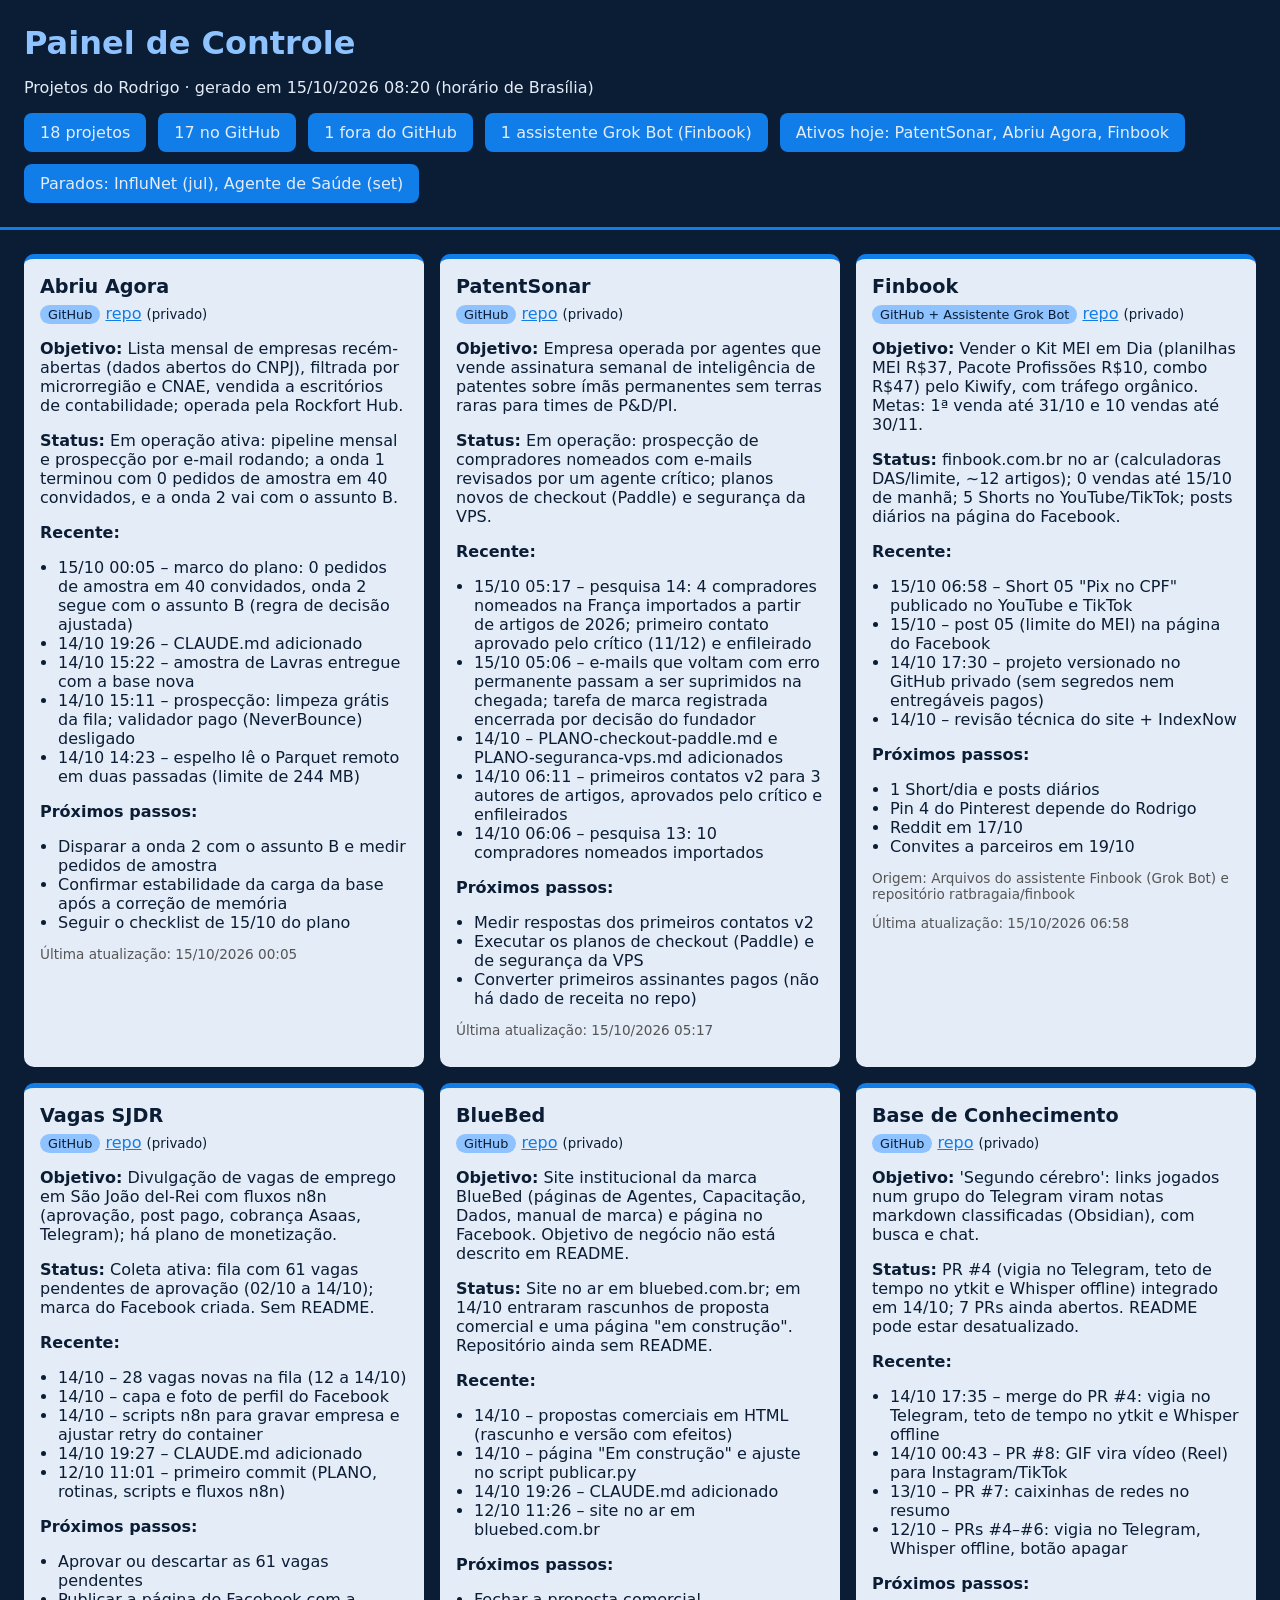
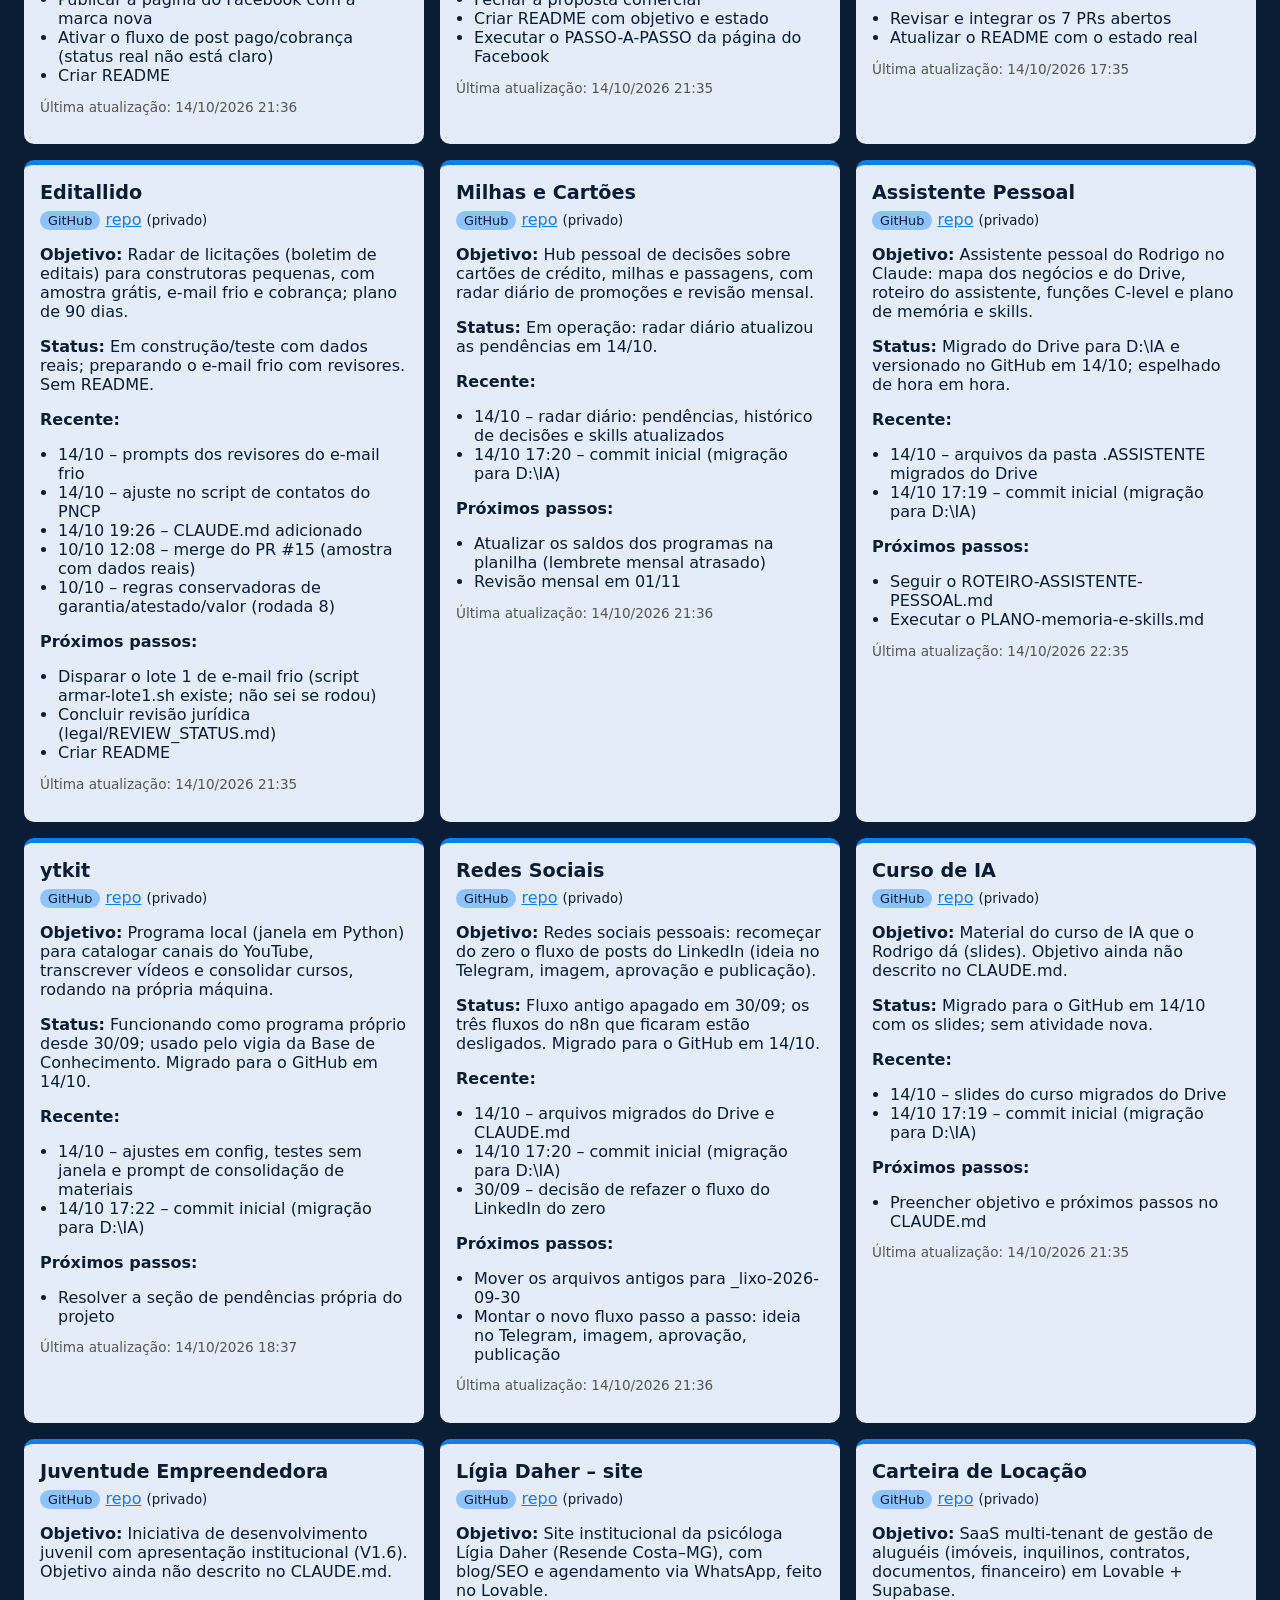
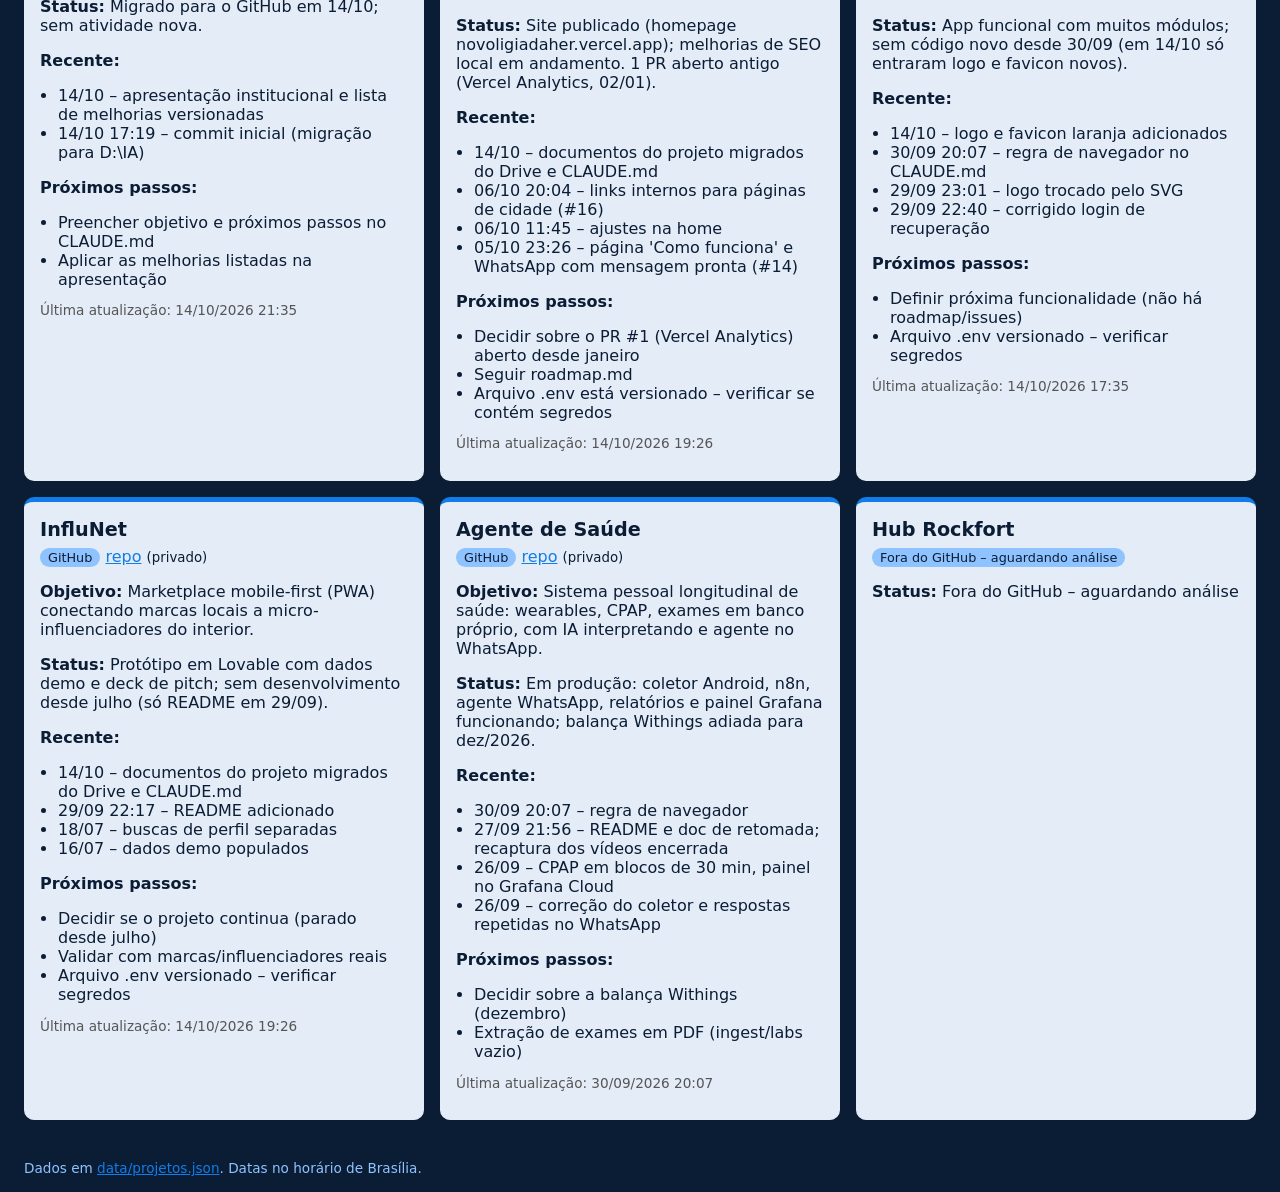
==== commit 633354f6: "Atualização diária 15/10/2026: novidades dos projetos e 7 repositórios novos" ====
--- a/index.html
+++ b/index.html
@@ -4,6 +4,6 @@
 main{display:grid;grid-template-columns:repeat(auto-fill,minmax(320px,1fr));gap:16px;padding:24px}
 .card{background:#e4ecf7;color:#0b1d35;border-radius:10px;padding:16px;border-top:5px solid #107de9}.card h2{margin:0 0 6px;font-size:1.2em}
 .tag{background:#8ec3ff;padding:2px 8px;border-radius:10px;font-size:.8em}a{color:#107de9}.dt{font-size:.85em;color:#555}ul{padding-left:18px;margin:4px 0}footer{padding:16px 24px;color:#8ec3ff;font-size:.85em}
-</style></head><body><header><h1>Painel de Controle</h1><p>Projetos do Rodrigo · gerado em 14/10/2026 16:51 (horário de Brasília)</p><div class="sum">
-<div>18 projetos</div><div>10 no GitHub</div><div>7 fora do GitHub</div><div>1 assistente Grok Bot</div><div>Ativos hoje: Abriu Agora, PatentSonar, Base de Conhecimento</div><div>Parados: InfluNet (jul), Carteira de Locação e Agente de Saúde (set)</div></div></header>
-<main><article class="card"><h2>Abriu Agora</h2><span class="tag">GitHub</span> <a href="https://github.com/ratbragaia/abriuagora">repo</a> <small>(privado)</small><p><b>Objetivo:</b> Lista mensal de empresas recém-abertas (dados abertos do CNPJ), filtrada por microrregião e CNAE, vendida a escritórios de contabilidade; operada pela Rockfort Hub.</p><p><b>Status:</b> Em operação ativa: pipeline mensal, prospecção por e-mail e amostras por cidade rodando (muitos commits hoje).</p><p><b>Recente:</b></p><ul><li>14/10 15:22 – amostra de Lavras entregue com a base nova</li><li>14/10 15:11 – prospecção: limpeza grátis da fila; validador pago (NeverBounce) desligado</li><li>14/10 14:23 – espelho lê o Parquet remoto em duas passadas (limite de 244 MB)</li><li>14/10 14:09 – carga da base falhou por memória; PAUSA recriada</li><li>14/10 11:43 – D+3/D+7 passam a contar por dia de Brasília</li></ul><p><b>Próximos passos:</b></p><ul><li>Confirmar estabilidade da carga da base após a correção de memória</li><li>Acompanhar retomada dos envios e descadastros da prospecção</li><li>Sem issues/PRs abertos; próximos passos formais não estão documentados no README</li></ul><p class="dt">Última atualização: 14/10/2026 15:22</p></article><article class="card"><h2>PatentSonar</h2><span class="tag">GitHub</span> <a href="https://github.com/ratbragaia/PatentSonar">repo</a> <small>(privado)</small><p><b>Objetivo:</b> Empresa operada por agentes que vende assinatura semanal de inteligência de patentes sobre ímãs permanentes sem terras raras para times de P&amp;D/PI.</p><p><b>Status:</b> Em operação: fase de prospecção de compradores nomeados com e-mails revisados por um agente crítico (ADRs até 0028).</p><p><b>Recente:</b></p><ul><li>14/10 06:11 – primeiros contatos v2 para 3 autores de artigos, aprovados pelo crítico e enfileirados</li><li>14/10 06:06 – pesquisa 13: 10 compradores nomeados importados</li><li>14/10 05:08 – busca de contato: páginas citadas pelo Hunter conferidas (3 de 4 desatualizadas)</li><li>13/10 08:32 – Hunter fica no plano grátis, teto de 36 buscas</li><li>13/10 – template da edição sinaliza resumos não-ingleses</li></ul><p><b>Próximos passos:</b></p><ul><li>Medir respostas dos primeiros contatos v2</li><li>Seguir o docs/handoff-checklist.md (pendências do fundador)</li><li>Converter primeiros assinantes pagos (não há dado de receita no repo)</li></ul><p class="dt">Última atualização: 14/10/2026 06:11</p></article><article class="card"><h2>BlueBed</h2><span class="tag">GitHub</span> <a href="https://github.com/ratbragaia/BlueBed">repo</a> <small>(privado)</small><p><b>Objetivo:</b> Site institucional da marca BlueBed (páginas de Agentes, Capacitação, Dados, manual de marca) e página no Facebook. Objetivo de negócio não está descrito em README.</p><p><b>Status:</b> Site no ar em bluebed.com.br segundo o único commit; repositório sem README.</p><p><b>Recente:</b></p><ul><li>12/10 11:26 – &#x27;Fim do dia 12/10: site no ar em bluebed.com.br&#x27; (commit único)</li></ul><p><b>Próximos passos:</b></p><ul><li>Criar README com objetivo e estado</li><li>Executar o PASSO-A-PASSO da página do Facebook</li><li>Revisar PLANO-site.md para próximas páginas</li></ul><p class="dt">Última atualização: 12/10/2026 11:26</p></article><article class="card"><h2>Vagas SJDR</h2><span class="tag">GitHub</span> <a href="https://github.com/ratbragaia/vagassjdr">repo</a> <small>(privado)</small><p><b>Objetivo:</b> Divulgação de vagas de emprego em São João del-Rei com fluxos n8n (aprovação, post pago, cobrança Asaas, Telegram); há plano de monetização.</p><p><b>Status:</b> Primeiro commit em 12/10 com planos, rotinas e fluxos; vagas pendentes de 02/10 a 07/10 na fila. Sem README.</p><p><b>Recente:</b></p><ul><li>12/10 11:02 – PLANO com GitHub oficial</li><li>12/10 11:01 – primeiro commit (PLANO, rotinas, scripts e fluxos n8n)</li></ul><p><b>Próximos passos:</b></p><ul><li>Criar README</li><li>Processar a fila de vagas pendentes</li><li>Ativar o fluxo de post pago/cobrança (status real não está claro)</li></ul><p class="dt">Última atualização: 12/10/2026 11:02</p></article><article class="card"><h2>Editallido</h2><span class="tag">GitHub</span> <a href="https://github.com/ratbragaia/editallido">repo</a> <small>(privado)</small><p><b>Objetivo:</b> Radar de licitações (boletim de editais) para construtoras pequenas, com amostra grátis, e-mail frio e cobrança; plano de 90 dias.</p><p><b>Status:</b> Em construção/teste com dados reais; PRs #14 e #15 integrados em 10/10. Sem README.</p><p><b>Recente:</b></p><ul><li>10/10 12:08 – merge do PR #15 (amostra com dados reais)</li><li>10/10 – regras conservadoras de garantia/atestado/valor (rodada 8)</li><li>10/10 – seguimento: link de pagamento (R$ 590 para quem testou)</li></ul><p><b>Próximos passos:</b></p><ul><li>Disparar o lote 1 de e-mail frio (script armar-lote1.sh existe; não sei se rodou)</li><li>Concluir revisão jurídica (legal/REVIEW_STATUS.md)</li><li>Criar README</li></ul><p class="dt">Última atualização: 10/10/2026 12:08</p></article><article class="card"><h2>Lígia Daher – site</h2><span class="tag">GitHub</span> <a href="https://github.com/ratbragaia/ligiadaher.com.br">repo</a> <small>(privado)</small><p><b>Objetivo:</b> Site institucional da psicóloga Lígia Daher (Resende Costa–MG), com blog/SEO e agendamento via WhatsApp, feito no Lovable.</p><p><b>Status:</b> Site publicado (homepage novoligiadaher.vercel.app); melhorias de SEO local em andamento. 1 PR aberto antigo (Vercel Analytics, 02/01).</p><p><b>Recente:</b></p><ul><li>06/10 20:04 – links internos para páginas de cidade (#16)</li><li>06/10 11:45 – ajustes na home</li><li>05/10 23:26 – página &#x27;Como funciona&#x27; e WhatsApp com mensagem pronta (#14)</li><li>01/10 – campos de Instagram e webhook do LinkedIn</li></ul><p><b>Próximos passos:</b></p><ul><li>Decidir sobre o PR #1 (Vercel Analytics) aberto desde janeiro</li><li>Seguir roadmap.md</li><li>Arquivo .env está versionado – verificar se contém segredos</li></ul><p class="dt">Última atualização: 06/10/2026 20:04</p></article><article class="card"><h2>Carteira de Locação</h2><span class="tag">GitHub</span> <a href="https://github.com/ratbragaia/carteiradelocacao">repo</a> <small>(privado)</small><p><b>Objetivo:</b> SaaS multi-tenant de gestão de aluguéis (imóveis, inquilinos, contratos, documentos, financeiro) em Lovable + Supabase.</p><p><b>Status:</b> App funcional com muitos módulos; últimas mudanças em 29–30/09 (recuperação de senha, logo). Parado há ~2 semanas.</p><p><b>Recente:</b></p><ul><li>30/09 20:07 – regra de navegador no CLAUDE.md</li><li>29/09 23:01 – logo trocado pelo SVG</li><li>29/09 22:40 – corrigido login de recuperação</li></ul><p><b>Próximos passos:</b></p><ul><li>Definir próxima funcionalidade (não há roadmap/issues)</li><li>Arquivo .env versionado – verificar segredos</li></ul><p class="dt">Última atualização: 30/09/2026 20:07</p></article><article class="card"><h2>Agente de Saúde</h2><span class="tag">GitHub</span> <a href="https://github.com/ratbragaia/agente-saude">repo</a> <small>(privado)</small><p><b>Objetivo:</b> Sistema pessoal longitudinal de saúde: wearables, CPAP, exames em banco próprio, com IA interpretando e agente no WhatsApp.</p><p><b>Status:</b> Em produção: coletor Android, n8n, agente WhatsApp, relatórios e painel Grafana funcionando; balança Withings adiada para dez/2026.</p><p><b>Recente:</b></p><ul><li>30/09 20:07 – regra de navegador</li><li>27/09 21:56 – README e doc de retomada; recaptura dos vídeos encerrada</li><li>26/09 – CPAP em blocos de 30 min, painel no Grafana Cloud</li><li>26/09 – correção do coletor e respostas repetidas no WhatsApp</li></ul><p><b>Próximos passos:</b></p><ul><li>Decidir sobre a balança Withings (dezembro)</li><li>Extração de exames em PDF (ingest/labs vazio)</li></ul><p class="dt">Última atualização: 30/09/2026 20:07</p></article><article class="card"><h2>InfluNet</h2><span class="tag">GitHub</span> <a href="https://github.com/ratbragaia/influnet">repo</a> <small>(privado)</small><p><b>Objetivo:</b> Marketplace mobile-first (PWA) conectando marcas locais a micro-influenciadores do interior.</p><p><b>Status:</b> Protótipo em Lovable com dados demo e deck de pitch; sem desenvolvimento desde julho (só README em 29/09).</p><p><b>Recente:</b></p><ul><li>29/09 22:17 – README adicionado</li><li>18/07 – buscas de perfil separadas</li><li>16/07 – dados demo populados</li><li>12/07 – deck de pitch V7</li></ul><p><b>Próximos passos:</b></p><ul><li>Decidir se o projeto continua (parado desde julho)</li><li>Validar com marcas/influenciadores reais</li><li>Arquivo .env versionado – verificar segredos</li></ul><p class="dt">Última atualização: 29/09/2026 22:17</p></article><article class="card"><h2>Base de Conhecimento</h2><span class="tag">GitHub</span> <a href="https://github.com/ratbragaia/BaseDeConhecimento">repo</a> <small>(privado)</small><p><b>Objetivo:</b> &#x27;Segundo cérebro&#x27;: links jogados num grupo do Telegram viram notas markdown classificadas (Obsidian), com busca e chat.</p><p><b>Status:</b> Branch master parada em 28/09, mas 8 PRs abertos (01/10 a 14/10) com o trabalho recente. README diz Fase 1 pronta e &#x27;aguardando instalação&#x27; – pode estar desatualizado.</p><p><b>Recente:</b></p><ul><li>14/10 00:43 – PR #8: GIF vira vídeo (Reel) para Instagram/TikTok</li><li>13/10 – PR #7: caixinhas de redes no resumo</li><li>12/10 – PRs #4–#6: vigia no Telegram, Whisper offline, botão apagar</li><li>28/09 14:16 – renomeado de Segundo Cérebro para BaseDeConhecimento</li></ul><p><b>Próximos passos:</b></p><ul><li>Revisar e integrar os 8 PRs abertos</li><li>Atualizar o README com o estado real</li></ul><p class="dt">Última atualização: 14/10/2026 00:43</p></article><article class="card"><h2>Assistente Pessoal</h2><span class="tag">Fora do GitHub – aguardando análise</span><p><b>Status:</b> Fora do GitHub – aguardando análise</p></article><article class="card"><h2>Hub Rockfort</h2><span class="tag">Fora do GitHub – aguardando análise</span><p><b>Status:</b> Fora do GitHub – aguardando análise</p></article><article class="card"><h2>Milhas e Cartões</h2><span class="tag">Fora do GitHub – aguardando análise</span><p><b>Status:</b> Fora do GitHub – aguardando análise</p></article><article class="card"><h2>Curso de IA</h2><span class="tag">Fora do GitHub – aguardando análise</span><p><b>Status:</b> Fora do GitHub – aguardando análise</p></article><article class="card"><h2>Juventude Empreendedora</h2><span class="tag">Fora do GitHub – aguardando análise</span><p><b>Status:</b> Fora do GitHub – aguardando análise</p></article><article class="card"><h2>Redes Sociais</h2><span class="tag">Fora do GitHub – aguardando análise</span><p><b>Status:</b> Fora do GitHub – aguardando análise</p></article><article class="card"><h2>ytkit</h2><span class="tag">Fora do GitHub – aguardando análise</span><p><b>Status:</b> Fora do GitHub – aguardando análise</p></article><article class="card"><h2>Finbook</h2><span class="tag">Assistente Grok Bot</span><p><b>Objetivo:</b> Vender o Kit MEI em Dia (planilhas MEI R$37, Pacote Profissões R$10, combo R$47) pelo Kiwify, com tráfego orgânico. Metas: 1ª venda até 31/10 e 10 vendas até 30/11.</p><p><b>Status:</b> finbook.com.br no ar (21 páginas, calculadoras DAS/limite, ~12 artigos); 0 vendas; 43 visitas em 7 dias; 4 Shorts no YouTube/TikTok; redes ativas; 39 convites a contadores sem resposta.</p><p><b>Recente:</b></p><ul><li>10–11/10 – Kiwify configurado + afiliados 40%</li><li>12/10 – cupom, combo, logo nova, canais sociais</li><li>13/10 – 4º lote de convites</li><li>14/10 – revisão técnica do site + IndexNow</li></ul><p><b>Próximos passos:</b></p><ul><li>1 Short/dia e posts diários</li><li>Indexação Google/Bing</li><li>Reddit em 17/10</li><li>Convites a parceiros em 19/10</li></ul><p class="dt">Origem: Assistente Finbook (Grok Bot), arquivos em /workspace/kit-mei-em-dia</p><p class="dt">Última atualização: 14/10/2026</p></article></main><footer>Dados em <a href="data/projetos.json">data/projetos.json</a>. Datas no horário de Brasília.</footer></body></html>+</style></head><body><header><h1>Painel de Controle</h1><p>Projetos do Rodrigo · gerado em 15/10/2026 08:20 (horário de Brasília)</p><div class="sum">
+<div>18 projetos</div><div>17 no GitHub</div><div>1 fora do GitHub</div><div>1 assistente Grok Bot (Finbook)</div><div>Ativos hoje: PatentSonar, Abriu Agora, Finbook</div><div>Parados: InfluNet (jul), Agente de Saúde (set)</div></div></header>
+<main><article class="card"><h2>Abriu Agora</h2><span class="tag">GitHub</span> <a href="https://github.com/ratbragaia/abriuagora">repo</a> <small>(privado)</small><p><b>Objetivo:</b> Lista mensal de empresas recém-abertas (dados abertos do CNPJ), filtrada por microrregião e CNAE, vendida a escritórios de contabilidade; operada pela Rockfort Hub.</p><p><b>Status:</b> Em operação ativa: pipeline mensal e prospecção por e-mail rodando; a onda 1 terminou com 0 pedidos de amostra em 40 convidados, e a onda 2 vai com o assunto B.</p><p><b>Recente:</b></p><ul><li>15/10 00:05 – marco do plano: 0 pedidos de amostra em 40 convidados, onda 2 segue com o assunto B (regra de decisão ajustada)</li><li>14/10 19:26 – CLAUDE.md adicionado</li><li>14/10 15:22 – amostra de Lavras entregue com a base nova</li><li>14/10 15:11 – prospecção: limpeza grátis da fila; validador pago (NeverBounce) desligado</li><li>14/10 14:23 – espelho lê o Parquet remoto em duas passadas (limite de 244 MB)</li></ul><p><b>Próximos passos:</b></p><ul><li>Disparar a onda 2 com o assunto B e medir pedidos de amostra</li><li>Confirmar estabilidade da carga da base após a correção de memória</li><li>Seguir o checklist de 15/10 do plano</li></ul><p class="dt">Última atualização: 15/10/2026 00:05</p></article><article class="card"><h2>PatentSonar</h2><span class="tag">GitHub</span> <a href="https://github.com/ratbragaia/PatentSonar">repo</a> <small>(privado)</small><p><b>Objetivo:</b> Empresa operada por agentes que vende assinatura semanal de inteligência de patentes sobre ímãs permanentes sem terras raras para times de P&amp;D/PI.</p><p><b>Status:</b> Em operação: prospecção de compradores nomeados com e-mails revisados por um agente crítico; planos novos de checkout (Paddle) e segurança da VPS.</p><p><b>Recente:</b></p><ul><li>15/10 05:17 – pesquisa 14: 4 compradores nomeados na França importados a partir de artigos de 2026; primeiro contato aprovado pelo crítico (11/12) e enfileirado</li><li>15/10 05:06 – e-mails que voltam com erro permanente passam a ser suprimidos na chegada; tarefa de marca registrada encerrada por decisão do fundador</li><li>14/10 – PLANO-checkout-paddle.md e PLANO-seguranca-vps.md adicionados</li><li>14/10 06:11 – primeiros contatos v2 para 3 autores de artigos, aprovados pelo crítico e enfileirados</li><li>14/10 06:06 – pesquisa 13: 10 compradores nomeados importados</li></ul><p><b>Próximos passos:</b></p><ul><li>Medir respostas dos primeiros contatos v2</li><li>Executar os planos de checkout (Paddle) e de segurança da VPS</li><li>Converter primeiros assinantes pagos (não há dado de receita no repo)</li></ul><p class="dt">Última atualização: 15/10/2026 05:17</p></article><article class="card"><h2>Finbook</h2><span class="tag">GitHub + Assistente Grok Bot</span> <a href="https://github.com/ratbragaia/finbook">repo</a> <small>(privado)</small><p><b>Objetivo:</b> Vender o Kit MEI em Dia (planilhas MEI R$37, Pacote Profissões R$10, combo R$47) pelo Kiwify, com tráfego orgânico. Metas: 1ª venda até 31/10 e 10 vendas até 30/11.</p><p><b>Status:</b> finbook.com.br no ar (calculadoras DAS/limite, ~12 artigos); 0 vendas até 15/10 de manhã; 5 Shorts no YouTube/TikTok; posts diários na página do Facebook.</p><p><b>Recente:</b></p><ul><li>15/10 06:58 – Short 05 &quot;Pix no CPF&quot; publicado no YouTube e TikTok</li><li>15/10 – post 05 (limite do MEI) na página do Facebook</li><li>14/10 17:30 – projeto versionado no GitHub privado (sem segredos nem entregáveis pagos)</li><li>14/10 – revisão técnica do site + IndexNow</li></ul><p><b>Próximos passos:</b></p><ul><li>1 Short/dia e posts diários</li><li>Pin 4 do Pinterest depende do Rodrigo</li><li>Reddit em 17/10</li><li>Convites a parceiros em 19/10</li></ul><p class="dt">Origem: Arquivos do assistente Finbook (Grok Bot) e repositório ratbragaia/finbook</p><p class="dt">Última atualização: 15/10/2026 06:58</p></article><article class="card"><h2>Vagas SJDR</h2><span class="tag">GitHub</span> <a href="https://github.com/ratbragaia/vagassjdr">repo</a> <small>(privado)</small><p><b>Objetivo:</b> Divulgação de vagas de emprego em São João del-Rei com fluxos n8n (aprovação, post pago, cobrança Asaas, Telegram); há plano de monetização.</p><p><b>Status:</b> Coleta ativa: fila com 61 vagas pendentes de aprovação (02/10 a 14/10); marca do Facebook criada. Sem README.</p><p><b>Recente:</b></p><ul><li>14/10 – 28 vagas novas na fila (12 a 14/10)</li><li>14/10 – capa e foto de perfil do Facebook</li><li>14/10 – scripts n8n para gravar empresa e ajustar retry do container</li><li>14/10 19:27 – CLAUDE.md adicionado</li><li>12/10 11:01 – primeiro commit (PLANO, rotinas, scripts e fluxos n8n)</li></ul><p><b>Próximos passos:</b></p><ul><li>Aprovar ou descartar as 61 vagas pendentes</li><li>Publicar a página do Facebook com a marca nova</li><li>Ativar o fluxo de post pago/cobrança (status real não está claro)</li><li>Criar README</li></ul><p class="dt">Última atualização: 14/10/2026 21:36</p></article><article class="card"><h2>BlueBed</h2><span class="tag">GitHub</span> <a href="https://github.com/ratbragaia/BlueBed">repo</a> <small>(privado)</small><p><b>Objetivo:</b> Site institucional da marca BlueBed (páginas de Agentes, Capacitação, Dados, manual de marca) e página no Facebook. Objetivo de negócio não está descrito em README.</p><p><b>Status:</b> Site no ar em bluebed.com.br; em 14/10 entraram rascunhos de proposta comercial e uma página &quot;em construção&quot;. Repositório ainda sem README.</p><p><b>Recente:</b></p><ul><li>14/10 – propostas comerciais em HTML (rascunho e versão com efeitos)</li><li>14/10 – página &quot;Em construção&quot; e ajuste no script publicar.py</li><li>14/10 19:26 – CLAUDE.md adicionado</li><li>12/10 11:26 – site no ar em bluebed.com.br</li></ul><p><b>Próximos passos:</b></p><ul><li>Fechar a proposta comercial</li><li>Criar README com objetivo e estado</li><li>Executar o PASSO-A-PASSO da página do Facebook</li></ul><p class="dt">Última atualização: 14/10/2026 21:35</p></article><article class="card"><h2>Base de Conhecimento</h2><span class="tag">GitHub</span> <a href="https://github.com/ratbragaia/BaseDeConhecimento">repo</a> <small>(privado)</small><p><b>Objetivo:</b> &#x27;Segundo cérebro&#x27;: links jogados num grupo do Telegram viram notas markdown classificadas (Obsidian), com busca e chat.</p><p><b>Status:</b> PR #4 (vigia no Telegram, teto de tempo no ytkit e Whisper offline) integrado em 14/10; 7 PRs ainda abertos. README pode estar desatualizado.</p><p><b>Recente:</b></p><ul><li>14/10 17:35 – merge do PR #4: vigia no Telegram, teto de tempo no ytkit e Whisper offline</li><li>14/10 00:43 – PR #8: GIF vira vídeo (Reel) para Instagram/TikTok</li><li>13/10 – PR #7: caixinhas de redes no resumo</li><li>12/10 – PRs #4–#6: vigia no Telegram, Whisper offline, botão apagar</li></ul><p><b>Próximos passos:</b></p><ul><li>Revisar e integrar os 7 PRs abertos</li><li>Atualizar o README com o estado real</li></ul><p class="dt">Última atualização: 14/10/2026 17:35</p></article><article class="card"><h2>Editallido</h2><span class="tag">GitHub</span> <a href="https://github.com/ratbragaia/editallido">repo</a> <small>(privado)</small><p><b>Objetivo:</b> Radar de licitações (boletim de editais) para construtoras pequenas, com amostra grátis, e-mail frio e cobrança; plano de 90 dias.</p><p><b>Status:</b> Em construção/teste com dados reais; preparando o e-mail frio com revisores. Sem README.</p><p><b>Recente:</b></p><ul><li>14/10 – prompts dos revisores do e-mail frio</li><li>14/10 – ajuste no script de contatos do PNCP</li><li>14/10 19:26 – CLAUDE.md adicionado</li><li>10/10 12:08 – merge do PR #15 (amostra com dados reais)</li><li>10/10 – regras conservadoras de garantia/atestado/valor (rodada 8)</li></ul><p><b>Próximos passos:</b></p><ul><li>Disparar o lote 1 de e-mail frio (script armar-lote1.sh existe; não sei se rodou)</li><li>Concluir revisão jurídica (legal/REVIEW_STATUS.md)</li><li>Criar README</li></ul><p class="dt">Última atualização: 14/10/2026 21:35</p></article><article class="card"><h2>Milhas e Cartões</h2><span class="tag">GitHub</span> <a href="https://github.com/ratbragaia/milhas-e-cartoes">repo</a> <small>(privado)</small><p><b>Objetivo:</b> Hub pessoal de decisões sobre cartões de crédito, milhas e passagens, com radar diário de promoções e revisão mensal.</p><p><b>Status:</b> Em operação: radar diário atualizou as pendências em 14/10.</p><p><b>Recente:</b></p><ul><li>14/10 – radar diário: pendências, histórico de decisões e skills atualizados</li><li>14/10 17:20 – commit inicial (migração para D:\IA)</li></ul><p><b>Próximos passos:</b></p><ul><li>Atualizar os saldos dos programas na planilha (lembrete mensal atrasado)</li><li>Revisão mensal em 01/11</li></ul><p class="dt">Última atualização: 14/10/2026 21:36</p></article><article class="card"><h2>Assistente Pessoal</h2><span class="tag">GitHub</span> <a href="https://github.com/ratbragaia/assistente-pessoal">repo</a> <small>(privado)</small><p><b>Objetivo:</b> Assistente pessoal do Rodrigo no Claude: mapa dos negócios e do Drive, roteiro do assistente, funções C-level e plano de memória e skills.</p><p><b>Status:</b> Migrado do Drive para D:\IA e versionado no GitHub em 14/10; espelhado de hora em hora.</p><p><b>Recente:</b></p><ul><li>14/10 – arquivos da pasta .ASSISTENTE migrados do Drive</li><li>14/10 17:19 – commit inicial (migração para D:\IA)</li></ul><p><b>Próximos passos:</b></p><ul><li>Seguir o ROTEIRO-ASSISTENTE-PESSOAL.md</li><li>Executar o PLANO-memoria-e-skills.md</li></ul><p class="dt">Última atualização: 14/10/2026 22:35</p></article><article class="card"><h2>ytkit</h2><span class="tag">GitHub</span> <a href="https://github.com/ratbragaia/ytkit">repo</a> <small>(privado)</small><p><b>Objetivo:</b> Programa local (janela em Python) para catalogar canais do YouTube, transcrever vídeos e consolidar cursos, rodando na própria máquina.</p><p><b>Status:</b> Funcionando como programa próprio desde 30/09; usado pelo vigia da Base de Conhecimento. Migrado para o GitHub em 14/10.</p><p><b>Recente:</b></p><ul><li>14/10 – ajustes em config, testes sem janela e prompt de consolidação de materiais</li><li>14/10 17:22 – commit inicial (migração para D:\IA)</li></ul><p><b>Próximos passos:</b></p><ul><li>Resolver a seção de pendências própria do projeto</li></ul><p class="dt">Última atualização: 14/10/2026 18:37</p></article><article class="card"><h2>Redes Sociais</h2><span class="tag">GitHub</span> <a href="https://github.com/ratbragaia/redes-sociais">repo</a> <small>(privado)</small><p><b>Objetivo:</b> Redes sociais pessoais: recomeçar do zero o fluxo de posts do LinkedIn (ideia no Telegram, imagem, aprovação e publicação).</p><p><b>Status:</b> Fluxo antigo apagado em 30/09; os três fluxos do n8n que ficaram estão desligados. Migrado para o GitHub em 14/10.</p><p><b>Recente:</b></p><ul><li>14/10 – arquivos migrados do Drive e CLAUDE.md</li><li>14/10 17:20 – commit inicial (migração para D:\IA)</li><li>30/09 – decisão de refazer o fluxo do LinkedIn do zero</li></ul><p><b>Próximos passos:</b></p><ul><li>Mover os arquivos antigos para _lixo-2026-09-30</li><li>Montar o novo fluxo passo a passo: ideia no Telegram, imagem, aprovação, publicação</li></ul><p class="dt">Última atualização: 14/10/2026 21:36</p></article><article class="card"><h2>Curso de IA</h2><span class="tag">GitHub</span> <a href="https://github.com/ratbragaia/curso-de-ia">repo</a> <small>(privado)</small><p><b>Objetivo:</b> Material do curso de IA que o Rodrigo dá (slides). Objetivo ainda não descrito no CLAUDE.md.</p><p><b>Status:</b> Migrado para o GitHub em 14/10 com os slides; sem atividade nova.</p><p><b>Recente:</b></p><ul><li>14/10 – slides do curso migrados do Drive</li><li>14/10 17:19 – commit inicial (migração para D:\IA)</li></ul><p><b>Próximos passos:</b></p><ul><li>Preencher objetivo e próximos passos no CLAUDE.md</li></ul><p class="dt">Última atualização: 14/10/2026 21:35</p></article><article class="card"><h2>Juventude Empreendedora</h2><span class="tag">GitHub</span> <a href="https://github.com/ratbragaia/juventude-empreendedora">repo</a> <small>(privado)</small><p><b>Objetivo:</b> Iniciativa de desenvolvimento juvenil com apresentação institucional (V1.6). Objetivo ainda não descrito no CLAUDE.md.</p><p><b>Status:</b> Migrado para o GitHub em 14/10; sem atividade nova.</p><p><b>Recente:</b></p><ul><li>14/10 – apresentação institucional e lista de melhorias versionadas</li><li>14/10 17:19 – commit inicial (migração para D:\IA)</li></ul><p><b>Próximos passos:</b></p><ul><li>Preencher objetivo e próximos passos no CLAUDE.md</li><li>Aplicar as melhorias listadas na apresentação</li></ul><p class="dt">Última atualização: 14/10/2026 21:35</p></article><article class="card"><h2>Lígia Daher – site</h2><span class="tag">GitHub</span> <a href="https://github.com/ratbragaia/ligiadaher.com.br">repo</a> <small>(privado)</small><p><b>Objetivo:</b> Site institucional da psicóloga Lígia Daher (Resende Costa–MG), com blog/SEO e agendamento via WhatsApp, feito no Lovable.</p><p><b>Status:</b> Site publicado (homepage novoligiadaher.vercel.app); melhorias de SEO local em andamento. 1 PR aberto antigo (Vercel Analytics, 02/01).</p><p><b>Recente:</b></p><ul><li>14/10 – documentos do projeto migrados do Drive e CLAUDE.md</li><li>06/10 20:04 – links internos para páginas de cidade (#16)</li><li>06/10 11:45 – ajustes na home</li><li>05/10 23:26 – página &#x27;Como funciona&#x27; e WhatsApp com mensagem pronta (#14)</li></ul><p><b>Próximos passos:</b></p><ul><li>Decidir sobre o PR #1 (Vercel Analytics) aberto desde janeiro</li><li>Seguir roadmap.md</li><li>Arquivo .env está versionado – verificar se contém segredos</li></ul><p class="dt">Última atualização: 14/10/2026 19:26</p></article><article class="card"><h2>Carteira de Locação</h2><span class="tag">GitHub</span> <a href="https://github.com/ratbragaia/carteiradelocacao">repo</a> <small>(privado)</small><p><b>Objetivo:</b> SaaS multi-tenant de gestão de aluguéis (imóveis, inquilinos, contratos, documentos, financeiro) em Lovable + Supabase.</p><p><b>Status:</b> App funcional com muitos módulos; sem código novo desde 30/09 (em 14/10 só entraram logo e favicon novos).</p><p><b>Recente:</b></p><ul><li>14/10 – logo e favicon laranja adicionados</li><li>30/09 20:07 – regra de navegador no CLAUDE.md</li><li>29/09 23:01 – logo trocado pelo SVG</li><li>29/09 22:40 – corrigido login de recuperação</li></ul><p><b>Próximos passos:</b></p><ul><li>Definir próxima funcionalidade (não há roadmap/issues)</li><li>Arquivo .env versionado – verificar segredos</li></ul><p class="dt">Última atualização: 14/10/2026 17:35</p></article><article class="card"><h2>InfluNet</h2><span class="tag">GitHub</span> <a href="https://github.com/ratbragaia/influnet">repo</a> <small>(privado)</small><p><b>Objetivo:</b> Marketplace mobile-first (PWA) conectando marcas locais a micro-influenciadores do interior.</p><p><b>Status:</b> Protótipo em Lovable com dados demo e deck de pitch; sem desenvolvimento desde julho (só README em 29/09).</p><p><b>Recente:</b></p><ul><li>14/10 – documentos do projeto migrados do Drive e CLAUDE.md</li><li>29/09 22:17 – README adicionado</li><li>18/07 – buscas de perfil separadas</li><li>16/07 – dados demo populados</li></ul><p><b>Próximos passos:</b></p><ul><li>Decidir se o projeto continua (parado desde julho)</li><li>Validar com marcas/influenciadores reais</li><li>Arquivo .env versionado – verificar segredos</li></ul><p class="dt">Última atualização: 14/10/2026 19:26</p></article><article class="card"><h2>Agente de Saúde</h2><span class="tag">GitHub</span> <a href="https://github.com/ratbragaia/agente-saude">repo</a> <small>(privado)</small><p><b>Objetivo:</b> Sistema pessoal longitudinal de saúde: wearables, CPAP, exames em banco próprio, com IA interpretando e agente no WhatsApp.</p><p><b>Status:</b> Em produção: coletor Android, n8n, agente WhatsApp, relatórios e painel Grafana funcionando; balança Withings adiada para dez/2026.</p><p><b>Recente:</b></p><ul><li>30/09 20:07 – regra de navegador</li><li>27/09 21:56 – README e doc de retomada; recaptura dos vídeos encerrada</li><li>26/09 – CPAP em blocos de 30 min, painel no Grafana Cloud</li><li>26/09 – correção do coletor e respostas repetidas no WhatsApp</li></ul><p><b>Próximos passos:</b></p><ul><li>Decidir sobre a balança Withings (dezembro)</li><li>Extração de exames em PDF (ingest/labs vazio)</li></ul><p class="dt">Última atualização: 30/09/2026 20:07</p></article><article class="card"><h2>Hub Rockfort</h2><span class="tag">Fora do GitHub – aguardando análise</span><p><b>Status:</b> Fora do GitHub – aguardando análise</p></article></main><footer>Dados em <a href="data/projetos.json">data/projetos.json</a>. Datas no horário de Brasília.</footer></body></html>
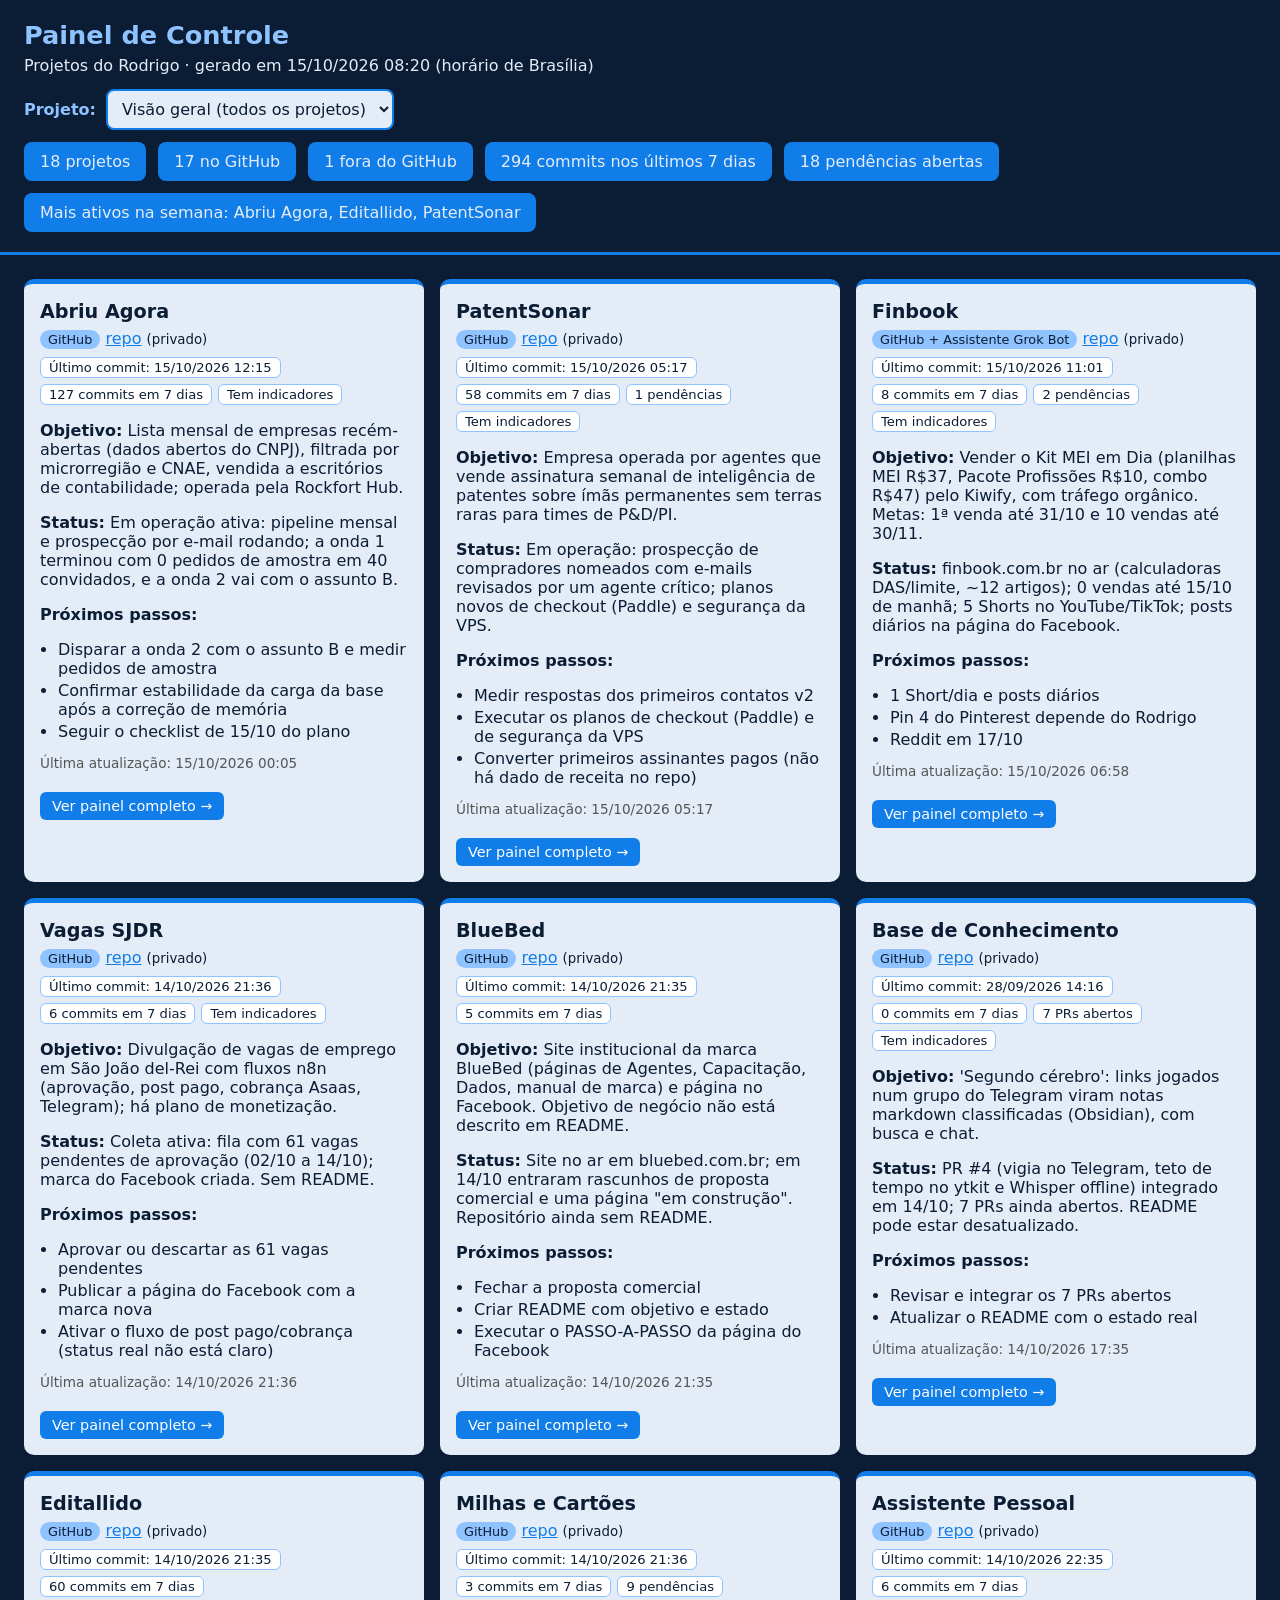
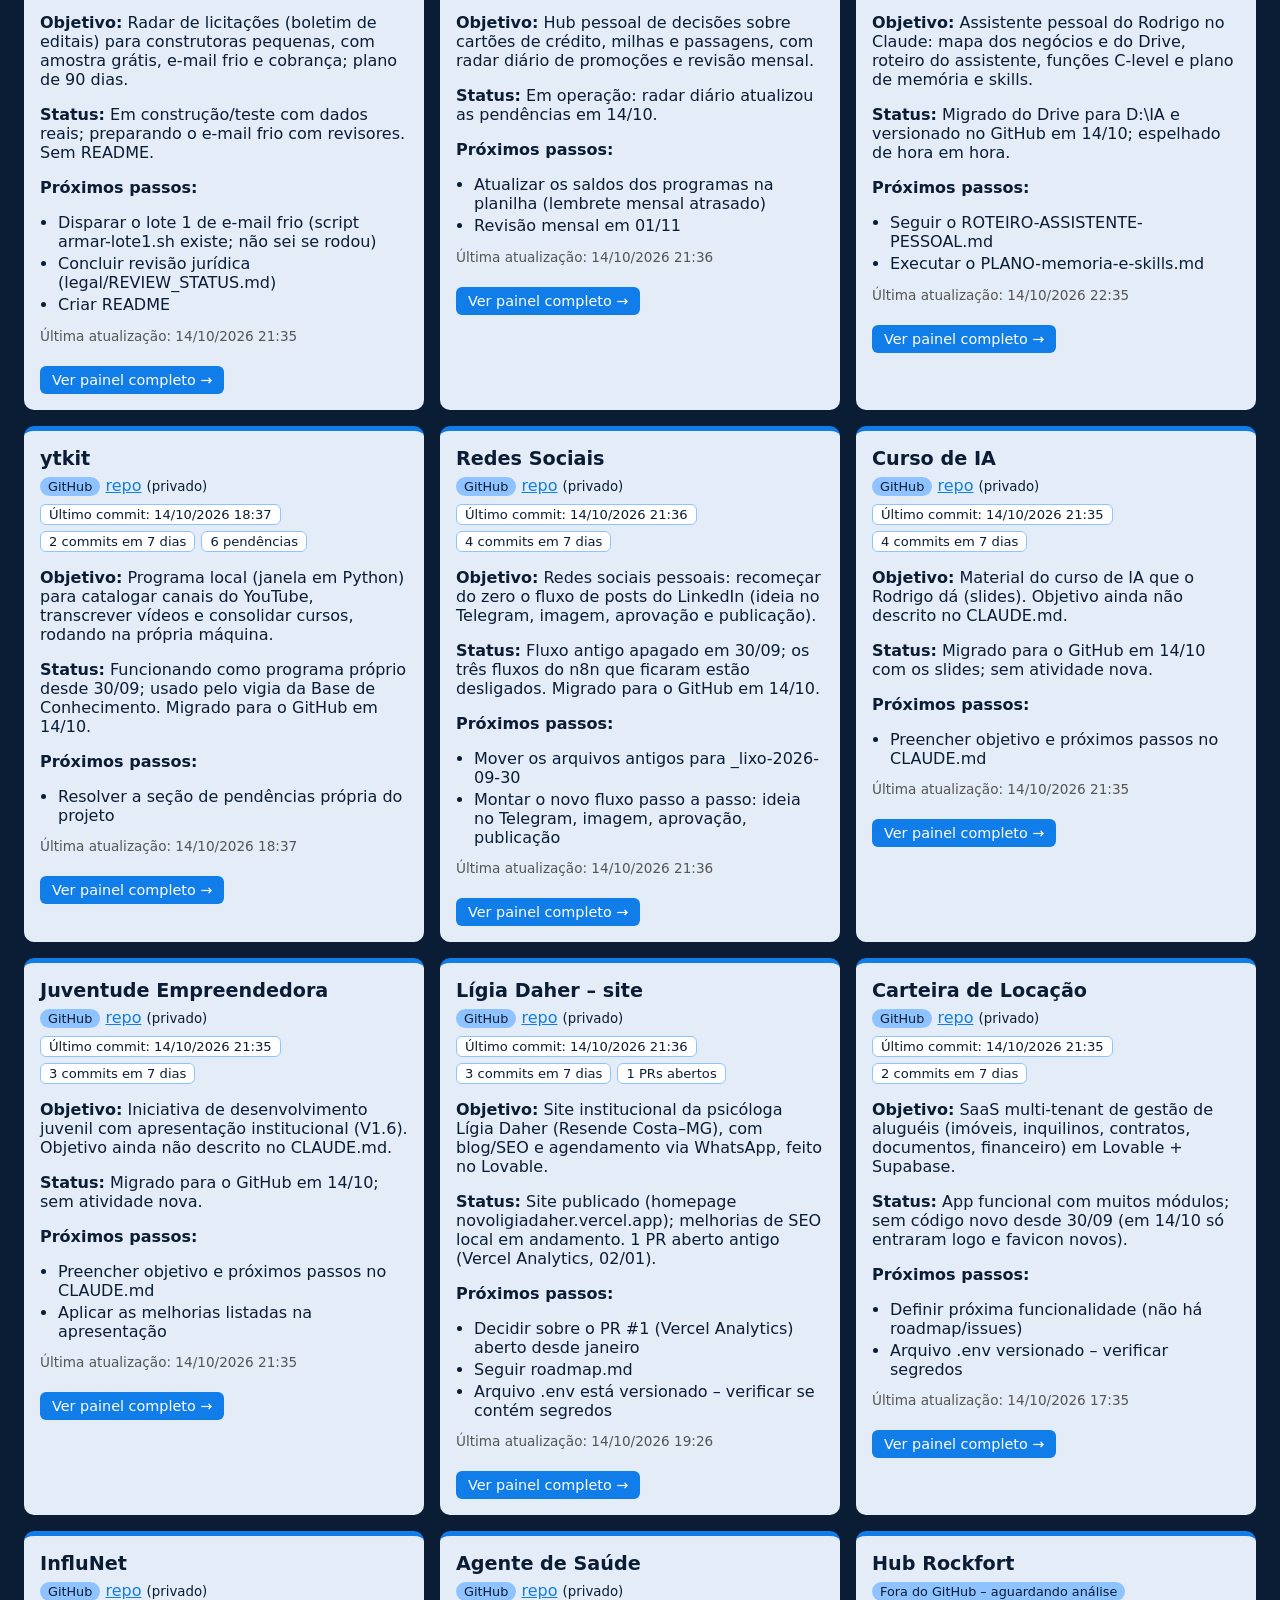
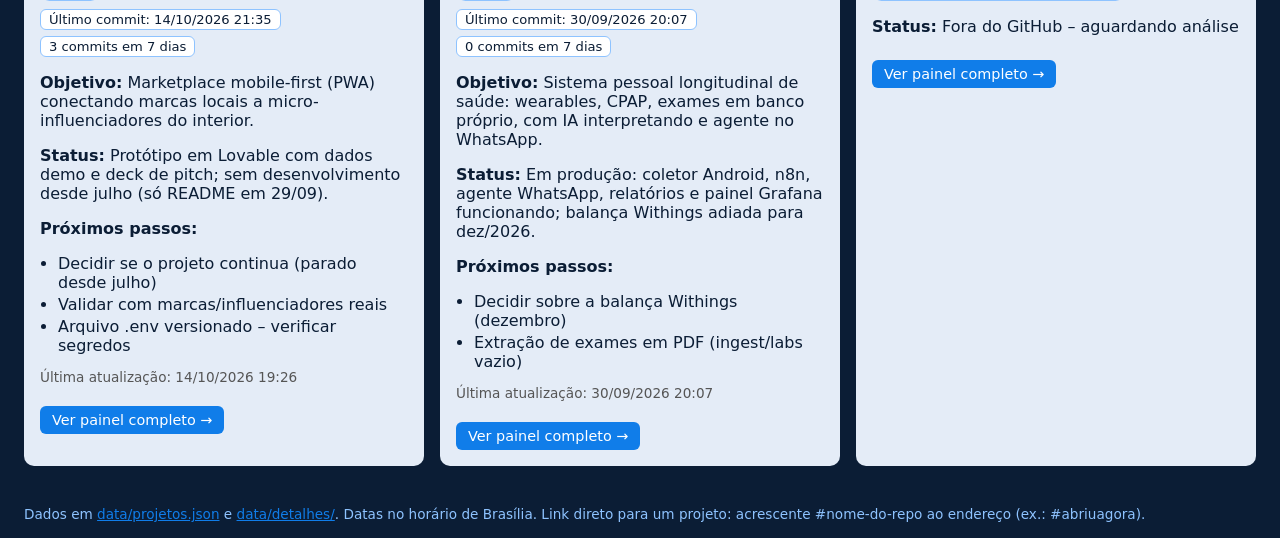
==== commit 4b85d63e: "Painel completo por projeto: seletor, detalhes pré-gerados e Visão geral Adiciona dropdown de projet" ====
--- a/index.html
+++ b/index.html
@@ -1,9 +1,9 @@
-<!doctype html><html lang="pt-BR"><head><meta charset="utf-8"><meta name="viewport" content="width=device-width,initial-scale=1"><title>Painel de Controle</title><style>
-body{margin:0;background:#0b1d35;color:#e4ecf7;font-family:system-ui,sans-serif}header{padding:24px;border-bottom:3px solid #107de9}h1{margin:0;color:#8ec3ff}
-.sum{display:flex;gap:12px;flex-wrap:wrap;margin-top:12px}.sum div{background:#107de9;padding:10px 16px;border-radius:8px}
-main{display:grid;grid-template-columns:repeat(auto-fill,minmax(320px,1fr));gap:16px;padding:24px}
-.card{background:#e4ecf7;color:#0b1d35;border-radius:10px;padding:16px;border-top:5px solid #107de9}.card h2{margin:0 0 6px;font-size:1.2em}
-.tag{background:#8ec3ff;padding:2px 8px;border-radius:10px;font-size:.8em}a{color:#107de9}.dt{font-size:.85em;color:#555}ul{padding-left:18px;margin:4px 0}footer{padding:16px 24px;color:#8ec3ff;font-size:.85em}
-</style></head><body><header><h1>Painel de Controle</h1><p>Projetos do Rodrigo · gerado em 15/10/2026 08:20 (horário de Brasília)</p><div class="sum">
-<div>18 projetos</div><div>17 no GitHub</div><div>1 fora do GitHub</div><div>1 assistente Grok Bot (Finbook)</div><div>Ativos hoje: PatentSonar, Abriu Agora, Finbook</div><div>Parados: InfluNet (jul), Agente de Saúde (set)</div></div></header>
-<main><article class="card"><h2>Abriu Agora</h2><span class="tag">GitHub</span> <a href="https://github.com/ratbragaia/abriuagora">repo</a> <small>(privado)</small><p><b>Objetivo:</b> Lista mensal de empresas recém-abertas (dados abertos do CNPJ), filtrada por microrregião e CNAE, vendida a escritórios de contabilidade; operada pela Rockfort Hub.</p><p><b>Status:</b> Em operação ativa: pipeline mensal e prospecção por e-mail rodando; a onda 1 terminou com 0 pedidos de amostra em 40 convidados, e a onda 2 vai com o assunto B.</p><p><b>Recente:</b></p><ul><li>15/10 00:05 – marco do plano: 0 pedidos de amostra em 40 convidados, onda 2 segue com o assunto B (regra de decisão ajustada)</li><li>14/10 19:26 – CLAUDE.md adicionado</li><li>14/10 15:22 – amostra de Lavras entregue com a base nova</li><li>14/10 15:11 – prospecção: limpeza grátis da fila; validador pago (NeverBounce) desligado</li><li>14/10 14:23 – espelho lê o Parquet remoto em duas passadas (limite de 244 MB)</li></ul><p><b>Próximos passos:</b></p><ul><li>Disparar a onda 2 com o assunto B e medir pedidos de amostra</li><li>Confirmar estabilidade da carga da base após a correção de memória</li><li>Seguir o checklist de 15/10 do plano</li></ul><p class="dt">Última atualização: 15/10/2026 00:05</p></article><article class="card"><h2>PatentSonar</h2><span class="tag">GitHub</span> <a href="https://github.com/ratbragaia/PatentSonar">repo</a> <small>(privado)</small><p><b>Objetivo:</b> Empresa operada por agentes que vende assinatura semanal de inteligência de patentes sobre ímãs permanentes sem terras raras para times de P&amp;D/PI.</p><p><b>Status:</b> Em operação: prospecção de compradores nomeados com e-mails revisados por um agente crítico; planos novos de checkout (Paddle) e segurança da VPS.</p><p><b>Recente:</b></p><ul><li>15/10 05:17 – pesquisa 14: 4 compradores nomeados na França importados a partir de artigos de 2026; primeiro contato aprovado pelo crítico (11/12) e enfileirado</li><li>15/10 05:06 – e-mails que voltam com erro permanente passam a ser suprimidos na chegada; tarefa de marca registrada encerrada por decisão do fundador</li><li>14/10 – PLANO-checkout-paddle.md e PLANO-seguranca-vps.md adicionados</li><li>14/10 06:11 – primeiros contatos v2 para 3 autores de artigos, aprovados pelo crítico e enfileirados</li><li>14/10 06:06 – pesquisa 13: 10 compradores nomeados importados</li></ul><p><b>Próximos passos:</b></p><ul><li>Medir respostas dos primeiros contatos v2</li><li>Executar os planos de checkout (Paddle) e de segurança da VPS</li><li>Converter primeiros assinantes pagos (não há dado de receita no repo)</li></ul><p class="dt">Última atualização: 15/10/2026 05:17</p></article><article class="card"><h2>Finbook</h2><span class="tag">GitHub + Assistente Grok Bot</span> <a href="https://github.com/ratbragaia/finbook">repo</a> <small>(privado)</small><p><b>Objetivo:</b> Vender o Kit MEI em Dia (planilhas MEI R$37, Pacote Profissões R$10, combo R$47) pelo Kiwify, com tráfego orgânico. Metas: 1ª venda até 31/10 e 10 vendas até 30/11.</p><p><b>Status:</b> finbook.com.br no ar (calculadoras DAS/limite, ~12 artigos); 0 vendas até 15/10 de manhã; 5 Shorts no YouTube/TikTok; posts diários na página do Facebook.</p><p><b>Recente:</b></p><ul><li>15/10 06:58 – Short 05 &quot;Pix no CPF&quot; publicado no YouTube e TikTok</li><li>15/10 – post 05 (limite do MEI) na página do Facebook</li><li>14/10 17:30 – projeto versionado no GitHub privado (sem segredos nem entregáveis pagos)</li><li>14/10 – revisão técnica do site + IndexNow</li></ul><p><b>Próximos passos:</b></p><ul><li>1 Short/dia e posts diários</li><li>Pin 4 do Pinterest depende do Rodrigo</li><li>Reddit em 17/10</li><li>Convites a parceiros em 19/10</li></ul><p class="dt">Origem: Arquivos do assistente Finbook (Grok Bot) e repositório ratbragaia/finbook</p><p class="dt">Última atualização: 15/10/2026 06:58</p></article><article class="card"><h2>Vagas SJDR</h2><span class="tag">GitHub</span> <a href="https://github.com/ratbragaia/vagassjdr">repo</a> <small>(privado)</small><p><b>Objetivo:</b> Divulgação de vagas de emprego em São João del-Rei com fluxos n8n (aprovação, post pago, cobrança Asaas, Telegram); há plano de monetização.</p><p><b>Status:</b> Coleta ativa: fila com 61 vagas pendentes de aprovação (02/10 a 14/10); marca do Facebook criada. Sem README.</p><p><b>Recente:</b></p><ul><li>14/10 – 28 vagas novas na fila (12 a 14/10)</li><li>14/10 – capa e foto de perfil do Facebook</li><li>14/10 – scripts n8n para gravar empresa e ajustar retry do container</li><li>14/10 19:27 – CLAUDE.md adicionado</li><li>12/10 11:01 – primeiro commit (PLANO, rotinas, scripts e fluxos n8n)</li></ul><p><b>Próximos passos:</b></p><ul><li>Aprovar ou descartar as 61 vagas pendentes</li><li>Publicar a página do Facebook com a marca nova</li><li>Ativar o fluxo de post pago/cobrança (status real não está claro)</li><li>Criar README</li></ul><p class="dt">Última atualização: 14/10/2026 21:36</p></article><article class="card"><h2>BlueBed</h2><span class="tag">GitHub</span> <a href="https://github.com/ratbragaia/BlueBed">repo</a> <small>(privado)</small><p><b>Objetivo:</b> Site institucional da marca BlueBed (páginas de Agentes, Capacitação, Dados, manual de marca) e página no Facebook. Objetivo de negócio não está descrito em README.</p><p><b>Status:</b> Site no ar em bluebed.com.br; em 14/10 entraram rascunhos de proposta comercial e uma página &quot;em construção&quot;. Repositório ainda sem README.</p><p><b>Recente:</b></p><ul><li>14/10 – propostas comerciais em HTML (rascunho e versão com efeitos)</li><li>14/10 – página &quot;Em construção&quot; e ajuste no script publicar.py</li><li>14/10 19:26 – CLAUDE.md adicionado</li><li>12/10 11:26 – site no ar em bluebed.com.br</li></ul><p><b>Próximos passos:</b></p><ul><li>Fechar a proposta comercial</li><li>Criar README com objetivo e estado</li><li>Executar o PASSO-A-PASSO da página do Facebook</li></ul><p class="dt">Última atualização: 14/10/2026 21:35</p></article><article class="card"><h2>Base de Conhecimento</h2><span class="tag">GitHub</span> <a href="https://github.com/ratbragaia/BaseDeConhecimento">repo</a> <small>(privado)</small><p><b>Objetivo:</b> &#x27;Segundo cérebro&#x27;: links jogados num grupo do Telegram viram notas markdown classificadas (Obsidian), com busca e chat.</p><p><b>Status:</b> PR #4 (vigia no Telegram, teto de tempo no ytkit e Whisper offline) integrado em 14/10; 7 PRs ainda abertos. README pode estar desatualizado.</p><p><b>Recente:</b></p><ul><li>14/10 17:35 – merge do PR #4: vigia no Telegram, teto de tempo no ytkit e Whisper offline</li><li>14/10 00:43 – PR #8: GIF vira vídeo (Reel) para Instagram/TikTok</li><li>13/10 – PR #7: caixinhas de redes no resumo</li><li>12/10 – PRs #4–#6: vigia no Telegram, Whisper offline, botão apagar</li></ul><p><b>Próximos passos:</b></p><ul><li>Revisar e integrar os 7 PRs abertos</li><li>Atualizar o README com o estado real</li></ul><p class="dt">Última atualização: 14/10/2026 17:35</p></article><article class="card"><h2>Editallido</h2><span class="tag">GitHub</span> <a href="https://github.com/ratbragaia/editallido">repo</a> <small>(privado)</small><p><b>Objetivo:</b> Radar de licitações (boletim de editais) para construtoras pequenas, com amostra grátis, e-mail frio e cobrança; plano de 90 dias.</p><p><b>Status:</b> Em construção/teste com dados reais; preparando o e-mail frio com revisores. Sem README.</p><p><b>Recente:</b></p><ul><li>14/10 – prompts dos revisores do e-mail frio</li><li>14/10 – ajuste no script de contatos do PNCP</li><li>14/10 19:26 – CLAUDE.md adicionado</li><li>10/10 12:08 – merge do PR #15 (amostra com dados reais)</li><li>10/10 – regras conservadoras de garantia/atestado/valor (rodada 8)</li></ul><p><b>Próximos passos:</b></p><ul><li>Disparar o lote 1 de e-mail frio (script armar-lote1.sh existe; não sei se rodou)</li><li>Concluir revisão jurídica (legal/REVIEW_STATUS.md)</li><li>Criar README</li></ul><p class="dt">Última atualização: 14/10/2026 21:35</p></article><article class="card"><h2>Milhas e Cartões</h2><span class="tag">GitHub</span> <a href="https://github.com/ratbragaia/milhas-e-cartoes">repo</a> <small>(privado)</small><p><b>Objetivo:</b> Hub pessoal de decisões sobre cartões de crédito, milhas e passagens, com radar diário de promoções e revisão mensal.</p><p><b>Status:</b> Em operação: radar diário atualizou as pendências em 14/10.</p><p><b>Recente:</b></p><ul><li>14/10 – radar diário: pendências, histórico de decisões e skills atualizados</li><li>14/10 17:20 – commit inicial (migração para D:\IA)</li></ul><p><b>Próximos passos:</b></p><ul><li>Atualizar os saldos dos programas na planilha (lembrete mensal atrasado)</li><li>Revisão mensal em 01/11</li></ul><p class="dt">Última atualização: 14/10/2026 21:36</p></article><article class="card"><h2>Assistente Pessoal</h2><span class="tag">GitHub</span> <a href="https://github.com/ratbragaia/assistente-pessoal">repo</a> <small>(privado)</small><p><b>Objetivo:</b> Assistente pessoal do Rodrigo no Claude: mapa dos negócios e do Drive, roteiro do assistente, funções C-level e plano de memória e skills.</p><p><b>Status:</b> Migrado do Drive para D:\IA e versionado no GitHub em 14/10; espelhado de hora em hora.</p><p><b>Recente:</b></p><ul><li>14/10 – arquivos da pasta .ASSISTENTE migrados do Drive</li><li>14/10 17:19 – commit inicial (migração para D:\IA)</li></ul><p><b>Próximos passos:</b></p><ul><li>Seguir o ROTEIRO-ASSISTENTE-PESSOAL.md</li><li>Executar o PLANO-memoria-e-skills.md</li></ul><p class="dt">Última atualização: 14/10/2026 22:35</p></article><article class="card"><h2>ytkit</h2><span class="tag">GitHub</span> <a href="https://github.com/ratbragaia/ytkit">repo</a> <small>(privado)</small><p><b>Objetivo:</b> Programa local (janela em Python) para catalogar canais do YouTube, transcrever vídeos e consolidar cursos, rodando na própria máquina.</p><p><b>Status:</b> Funcionando como programa próprio desde 30/09; usado pelo vigia da Base de Conhecimento. Migrado para o GitHub em 14/10.</p><p><b>Recente:</b></p><ul><li>14/10 – ajustes em config, testes sem janela e prompt de consolidação de materiais</li><li>14/10 17:22 – commit inicial (migração para D:\IA)</li></ul><p><b>Próximos passos:</b></p><ul><li>Resolver a seção de pendências própria do projeto</li></ul><p class="dt">Última atualização: 14/10/2026 18:37</p></article><article class="card"><h2>Redes Sociais</h2><span class="tag">GitHub</span> <a href="https://github.com/ratbragaia/redes-sociais">repo</a> <small>(privado)</small><p><b>Objetivo:</b> Redes sociais pessoais: recomeçar do zero o fluxo de posts do LinkedIn (ideia no Telegram, imagem, aprovação e publicação).</p><p><b>Status:</b> Fluxo antigo apagado em 30/09; os três fluxos do n8n que ficaram estão desligados. Migrado para o GitHub em 14/10.</p><p><b>Recente:</b></p><ul><li>14/10 – arquivos migrados do Drive e CLAUDE.md</li><li>14/10 17:20 – commit inicial (migração para D:\IA)</li><li>30/09 – decisão de refazer o fluxo do LinkedIn do zero</li></ul><p><b>Próximos passos:</b></p><ul><li>Mover os arquivos antigos para _lixo-2026-09-30</li><li>Montar o novo fluxo passo a passo: ideia no Telegram, imagem, aprovação, publicação</li></ul><p class="dt">Última atualização: 14/10/2026 21:36</p></article><article class="card"><h2>Curso de IA</h2><span class="tag">GitHub</span> <a href="https://github.com/ratbragaia/curso-de-ia">repo</a> <small>(privado)</small><p><b>Objetivo:</b> Material do curso de IA que o Rodrigo dá (slides). Objetivo ainda não descrito no CLAUDE.md.</p><p><b>Status:</b> Migrado para o GitHub em 14/10 com os slides; sem atividade nova.</p><p><b>Recente:</b></p><ul><li>14/10 – slides do curso migrados do Drive</li><li>14/10 17:19 – commit inicial (migração para D:\IA)</li></ul><p><b>Próximos passos:</b></p><ul><li>Preencher objetivo e próximos passos no CLAUDE.md</li></ul><p class="dt">Última atualização: 14/10/2026 21:35</p></article><article class="card"><h2>Juventude Empreendedora</h2><span class="tag">GitHub</span> <a href="https://github.com/ratbragaia/juventude-empreendedora">repo</a> <small>(privado)</small><p><b>Objetivo:</b> Iniciativa de desenvolvimento juvenil com apresentação institucional (V1.6). Objetivo ainda não descrito no CLAUDE.md.</p><p><b>Status:</b> Migrado para o GitHub em 14/10; sem atividade nova.</p><p><b>Recente:</b></p><ul><li>14/10 – apresentação institucional e lista de melhorias versionadas</li><li>14/10 17:19 – commit inicial (migração para D:\IA)</li></ul><p><b>Próximos passos:</b></p><ul><li>Preencher objetivo e próximos passos no CLAUDE.md</li><li>Aplicar as melhorias listadas na apresentação</li></ul><p class="dt">Última atualização: 14/10/2026 21:35</p></article><article class="card"><h2>Lígia Daher – site</h2><span class="tag">GitHub</span> <a href="https://github.com/ratbragaia/ligiadaher.com.br">repo</a> <small>(privado)</small><p><b>Objetivo:</b> Site institucional da psicóloga Lígia Daher (Resende Costa–MG), com blog/SEO e agendamento via WhatsApp, feito no Lovable.</p><p><b>Status:</b> Site publicado (homepage novoligiadaher.vercel.app); melhorias de SEO local em andamento. 1 PR aberto antigo (Vercel Analytics, 02/01).</p><p><b>Recente:</b></p><ul><li>14/10 – documentos do projeto migrados do Drive e CLAUDE.md</li><li>06/10 20:04 – links internos para páginas de cidade (#16)</li><li>06/10 11:45 – ajustes na home</li><li>05/10 23:26 – página &#x27;Como funciona&#x27; e WhatsApp com mensagem pronta (#14)</li></ul><p><b>Próximos passos:</b></p><ul><li>Decidir sobre o PR #1 (Vercel Analytics) aberto desde janeiro</li><li>Seguir roadmap.md</li><li>Arquivo .env está versionado – verificar se contém segredos</li></ul><p class="dt">Última atualização: 14/10/2026 19:26</p></article><article class="card"><h2>Carteira de Locação</h2><span class="tag">GitHub</span> <a href="https://github.com/ratbragaia/carteiradelocacao">repo</a> <small>(privado)</small><p><b>Objetivo:</b> SaaS multi-tenant de gestão de aluguéis (imóveis, inquilinos, contratos, documentos, financeiro) em Lovable + Supabase.</p><p><b>Status:</b> App funcional com muitos módulos; sem código novo desde 30/09 (em 14/10 só entraram logo e favicon novos).</p><p><b>Recente:</b></p><ul><li>14/10 – logo e favicon laranja adicionados</li><li>30/09 20:07 – regra de navegador no CLAUDE.md</li><li>29/09 23:01 – logo trocado pelo SVG</li><li>29/09 22:40 – corrigido login de recuperação</li></ul><p><b>Próximos passos:</b></p><ul><li>Definir próxima funcionalidade (não há roadmap/issues)</li><li>Arquivo .env versionado – verificar segredos</li></ul><p class="dt">Última atualização: 14/10/2026 17:35</p></article><article class="card"><h2>InfluNet</h2><span class="tag">GitHub</span> <a href="https://github.com/ratbragaia/influnet">repo</a> <small>(privado)</small><p><b>Objetivo:</b> Marketplace mobile-first (PWA) conectando marcas locais a micro-influenciadores do interior.</p><p><b>Status:</b> Protótipo em Lovable com dados demo e deck de pitch; sem desenvolvimento desde julho (só README em 29/09).</p><p><b>Recente:</b></p><ul><li>14/10 – documentos do projeto migrados do Drive e CLAUDE.md</li><li>29/09 22:17 – README adicionado</li><li>18/07 – buscas de perfil separadas</li><li>16/07 – dados demo populados</li></ul><p><b>Próximos passos:</b></p><ul><li>Decidir se o projeto continua (parado desde julho)</li><li>Validar com marcas/influenciadores reais</li><li>Arquivo .env versionado – verificar segredos</li></ul><p class="dt">Última atualização: 14/10/2026 19:26</p></article><article class="card"><h2>Agente de Saúde</h2><span class="tag">GitHub</span> <a href="https://github.com/ratbragaia/agente-saude">repo</a> <small>(privado)</small><p><b>Objetivo:</b> Sistema pessoal longitudinal de saúde: wearables, CPAP, exames em banco próprio, com IA interpretando e agente no WhatsApp.</p><p><b>Status:</b> Em produção: coletor Android, n8n, agente WhatsApp, relatórios e painel Grafana funcionando; balança Withings adiada para dez/2026.</p><p><b>Recente:</b></p><ul><li>30/09 20:07 – regra de navegador</li><li>27/09 21:56 – README e doc de retomada; recaptura dos vídeos encerrada</li><li>26/09 – CPAP em blocos de 30 min, painel no Grafana Cloud</li><li>26/09 – correção do coletor e respostas repetidas no WhatsApp</li></ul><p><b>Próximos passos:</b></p><ul><li>Decidir sobre a balança Withings (dezembro)</li><li>Extração de exames em PDF (ingest/labs vazio)</li></ul><p class="dt">Última atualização: 30/09/2026 20:07</p></article><article class="card"><h2>Hub Rockfort</h2><span class="tag">Fora do GitHub – aguardando análise</span><p><b>Status:</b> Fora do GitHub – aguardando análise</p></article></main><footer>Dados em <a href="data/projetos.json">data/projetos.json</a>. Datas no horário de Brasília.</footer></body></html>
+<!doctype html><html lang="pt-BR"><head><meta charset="utf-8"><meta name="viewport" content="width=device-width,initial-scale=1"><title>Painel de Controle</title>
+<link rel="stylesheet" href="assets/painel.css"><style>
+/* estilos em assets/painel.css */
+</style></head><body><header><h1>Painel de Controle</h1><p>Projetos do Rodrigo · <span id="gerado">carregando…</span></p>
+<div class="barra"><label for="seletor">Projeto:</label><select id="seletor" aria-label="Escolha o projeto"><option value="">Visão geral (todos os projetos)</option></select></div>
+<div class="sum" id="sum"></div></header>
+<main id="main"><noscript><article class="card"><h2>Ative o JavaScript</h2><p>O painel precisa de JavaScript. Os dados estão em <a href="data/projetos.json">data/projetos.json</a>.</p></article></noscript></main>
+<footer>Dados em <a href="data/projetos.json">data/projetos.json</a> e <a href="data/detalhes/index.json">data/detalhes/</a>. Datas no horário de Brasília. Link direto para um projeto: acrescente #nome-do-repo ao endereço (ex.: #abriuagora).</footer>
+<script src="assets/painel.js"></script></body></html>
--- a/assets/painel.css
+++ b/assets/painel.css
@@ -0,0 +1,32 @@
+body{margin:0;background:#0b1d35;color:#e4ecf7;font-family:system-ui,sans-serif}
+header{padding:20px 24px;border-bottom:3px solid #107de9}h1{margin:0;color:#8ec3ff;font-size:1.6em}
+header p{margin:6px 0 0}
+.barra{display:flex;flex-wrap:wrap;gap:10px;align-items:center;margin-top:14px}
+.barra label{font-weight:600;color:#8ec3ff}
+select{font:inherit;font-size:1em;padding:8px 10px;border-radius:8px;border:2px solid #107de9;background:#e4ecf7;color:#0b1d35;min-width:260px;max-width:100%}
+.sum{display:flex;gap:12px;flex-wrap:wrap;margin-top:12px}.sum div{background:#107de9;padding:10px 16px;border-radius:8px}
+main{display:grid;grid-template-columns:repeat(auto-fill,minmax(320px,1fr));gap:16px;padding:24px}
+.card{background:#e4ecf7;color:#0b1d35;border-radius:10px;padding:16px;border-top:5px solid #107de9;min-width:0}
+.card h2{margin:0 0 6px;font-size:1.2em}.card h3{margin:0 0 8px;font-size:1.05em;color:#0b1d35}
+.largo{grid-column:1/-1}
+.tag{background:#8ec3ff;padding:2px 8px;border-radius:10px;font-size:.8em;display:inline-block}
+a{color:#107de9}.dt{font-size:.85em;color:#555}ul{padding-left:18px;margin:4px 0}li{margin:3px 0}
+footer{padding:16px 24px;color:#8ec3ff;font-size:.85em}
+.mini{display:flex;flex-wrap:wrap;gap:6px;margin:8px 0}.mini span{background:#fff;border:1px solid #8ec3ff;border-radius:6px;padding:2px 8px;font-size:.82em}
+.btn{display:inline-block;margin-top:8px;background:#107de9;color:#fff;text-decoration:none;padding:6px 12px;border-radius:6px;font-size:.9em}
+.nums{display:grid;grid-template-columns:repeat(auto-fill,minmax(130px,1fr));gap:10px}
+.num{background:#fff;border-radius:8px;padding:10px;border-left:4px solid #107de9}
+.num b{display:block;font-size:1.45em;color:#107de9}.num span{font-size:.85em}.num small{display:block;color:#555;font-size:.75em;margin-top:2px}
+.grafico{display:flex;align-items:flex-end;gap:2px;height:90px;margin:12px 0 4px;border-bottom:1px solid #8ec3ff}
+.grafico div{flex:1;background:#107de9;min-height:1px;border-radius:2px 2px 0 0;position:relative}
+.grafico div.zero{background:#8ec3ff;opacity:.5}
+.eixo{display:flex;justify-content:space-between;font-size:.72em;color:#555}
+.commits li{list-style:none;margin-left:-18px;padding:4px 0;border-bottom:1px solid #d2deee}
+.commits code{font-size:.8em;color:#555}.q{font-size:.8em;color:#107de9;font-weight:600;margin-right:6px}
+.prazo{background:#ffe6a8;border-radius:6px;padding:1px 6px;font-size:.78em;margin-left:4px}
+.p-URGENTE{background:#ffb3b3}.p-alta{background:#ffd8a8}.p-média{background:#fff1a8}.p-baixa{background:#d6ecd2}
+.pri{border-radius:6px;padding:1px 6px;font-size:.75em;margin-right:4px}
+table{border-collapse:collapse;width:100%;font-size:.85em}th,td{text-align:left;padding:5px 6px;border-bottom:1px solid #c9d7ea}th{background:#8ec3ff}
+.tab{overflow-x:auto}.vazio{color:#555;font-style:italic}
+.cont{display:inline-block;background:#107de9;color:#fff;border-radius:12px;padding:0 9px;font-size:.85em;margin-left:6px}
+@media (max-width:600px){header{padding:16px}main{padding:12px;gap:12px;grid-template-columns:1fr}select{min-width:0;width:100%}.barra label{width:100%}.sum div{padding:8px 12px;font-size:.9em}}
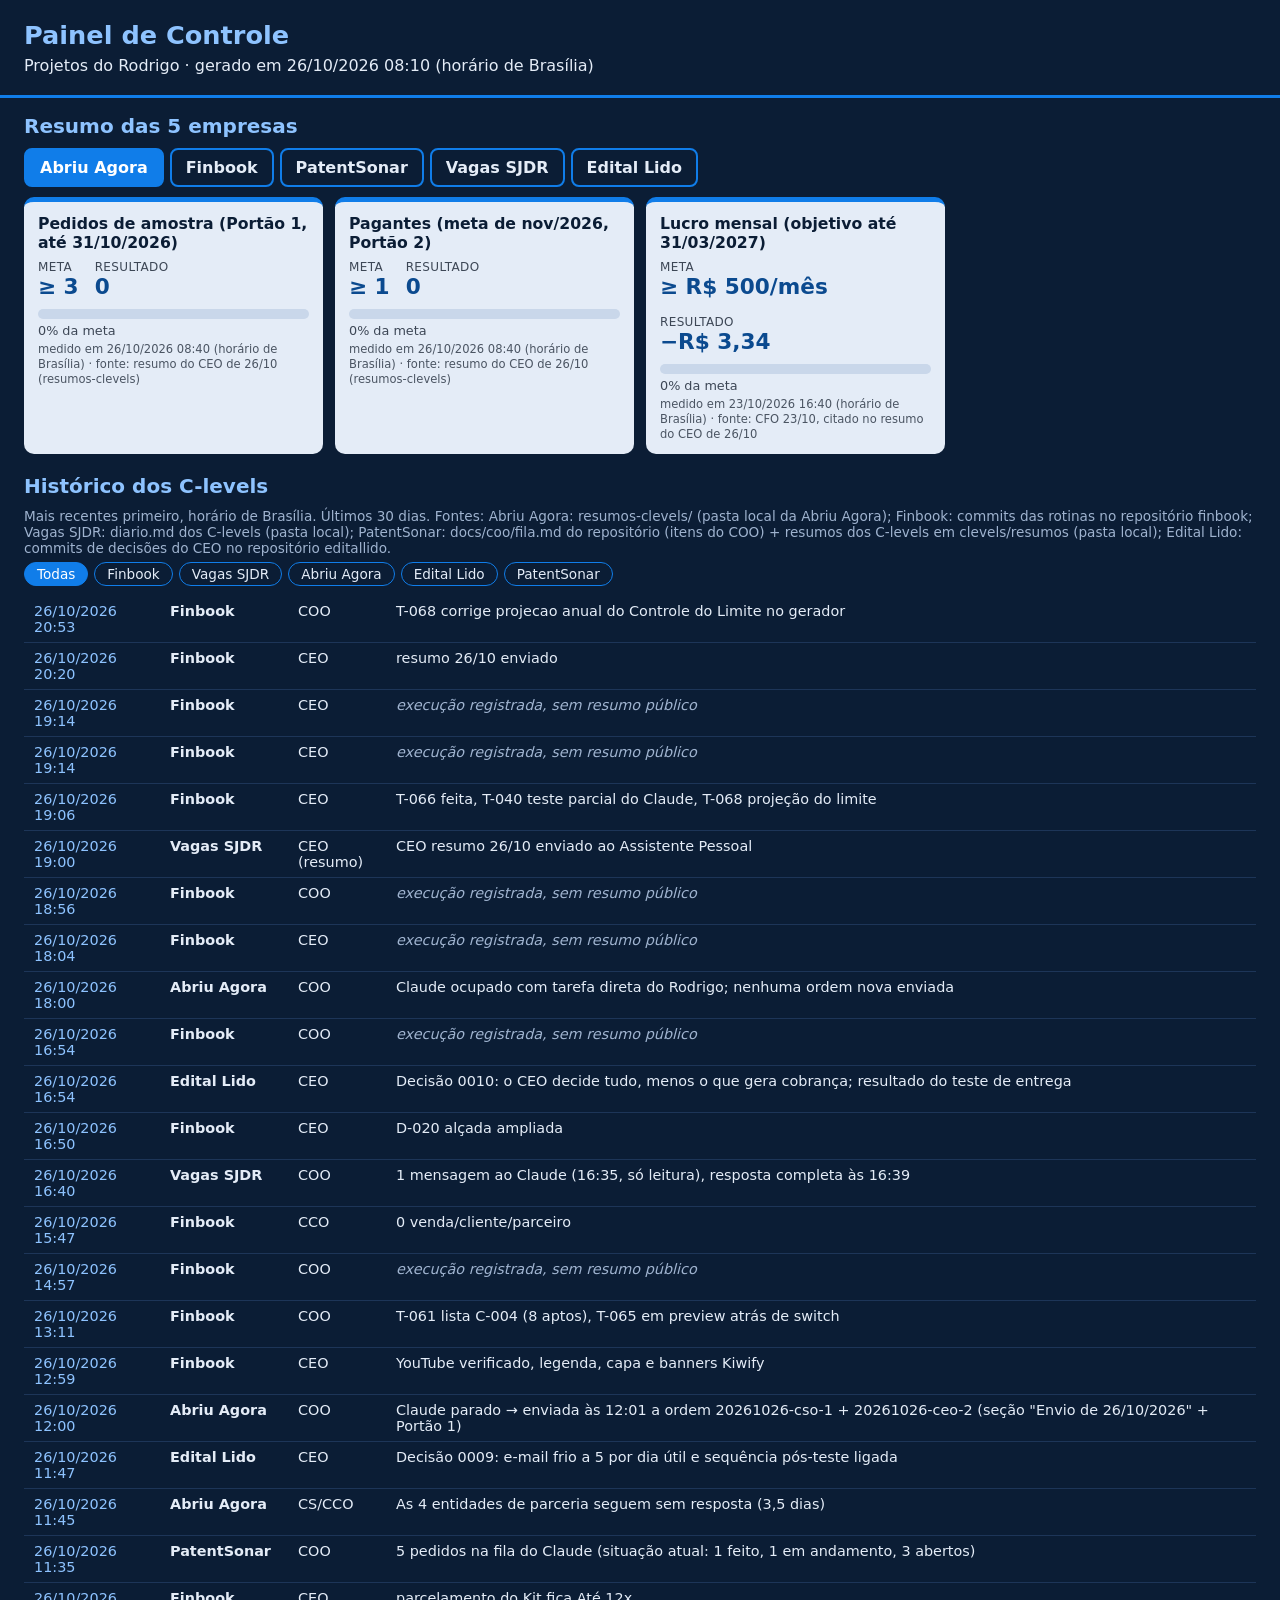
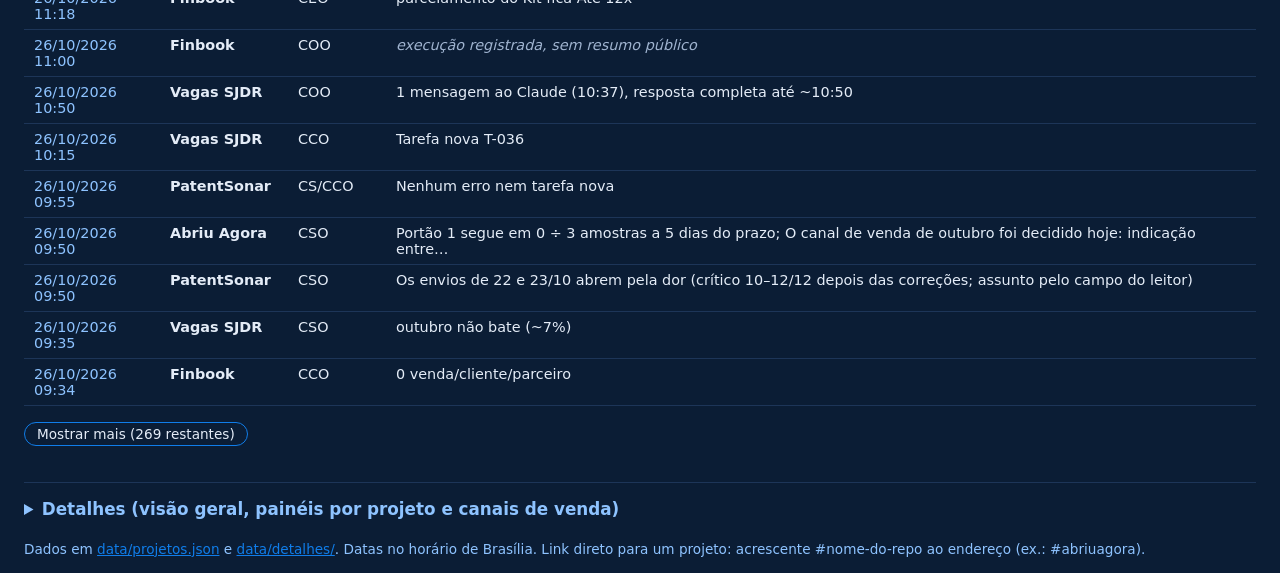
==== commit adf931fa: "Dashboard resumido no topo + histórico C-levels (PatentSonar liberado, modo mínimo desligado)" ====
--- a/index.html
+++ b/index.html
@@ -2,8 +2,12 @@
 <link rel="stylesheet" href="assets/painel.css"><style>
 /* estilos em assets/painel.css */
 </style></head><body><header><h1>Painel de Controle</h1><p>Projetos do Rodrigo · <span id="gerado">carregando…</span></p>
+</header>
+<section id="resumo" class="topo" aria-label="Resumo das 5 empresas"><h2>Resumo das 5 empresas</h2><div id="abas" role="tablist"></div><div id="aba-corpo" role="tabpanel"><p class="vazio">carregando…</p></div></section>
+<section id="historico" class="topo" aria-label="Histórico dos C-levels"><h2>Histórico dos C-levels</h2><p class="dt" id="hist-nota"></p><div id="hist-filtro"></div><div id="hist-lista"></div></section>
+<details id="detalhes"><summary>Detalhes (visão geral, painéis por projeto e canais de venda)</summary>
 <div class="barra"><label for="seletor">Projeto:</label><select id="seletor" aria-label="Escolha o projeto"><option value="">Visão geral (todos os projetos)</option></select></div>
-<div class="sum" id="sum"></div></header>
-<main id="main"><noscript><article class="card"><h2>Ative o JavaScript</h2><p>O painel precisa de JavaScript. Os dados estão em <a href="data/projetos.json">data/projetos.json</a>.</p></article></noscript></main>
+<div class="sum" id="sum"></div><main id="main"><noscript><article class="card"><h2>Ative o JavaScript</h2><p>O painel precisa de JavaScript. Os dados estão em <a href="data/projetos.json">data/projetos.json</a>.</p></article></noscript></main>
+</details>
 <footer>Dados em <a href="data/projetos.json">data/projetos.json</a> e <a href="data/detalhes/index.json">data/detalhes/</a>. Datas no horário de Brasília. Link direto para um projeto: acrescente #nome-do-repo ao endereço (ex.: #abriuagora).</footer>
 <script src="assets/painel.js"></script></body></html>
--- a/assets/painel.css
+++ b/assets/painel.css
@@ -30,3 +30,53 @@
 .tab{overflow-x:auto}.vazio{color:#555;font-style:italic}
 .cont{display:inline-block;background:#107de9;color:#fff;border-radius:12px;padding:0 9px;font-size:.85em;margin-left:6px}
 @media (max-width:600px){header{padding:16px}main{padding:12px;gap:12px;grid-template-columns:1fr}select{min-width:0;width:100%}.barra label{width:100%}.sum div{padding:8px 12px;font-size:.9em}}
+/* canais de venda */
+.alerta{background:#ffe0b3;border-left:5px solid #e8590c;padding:8px 12px;border-radius:6px;font-weight:600;margin:8px 0}
+.alerta-i{color:#b34700;font-weight:600}
+.st{display:inline-block;border-radius:10px;padding:1px 8px;font-size:.8em;font-weight:600;white-space:nowrap}
+.st-ativo{background:#c9efc4;color:#1d5c14}.st-em-teste{background:#cfe6ff;color:#0b4a8f}.st-planejado{background:#e2e6ec;color:#3d4756}
+.st-parado{background:#ffe2b8;color:#8a4b00}.st-encerrado{background:#f6c9c9;color:#8a1c1c}
+table.canais td{vertical-align:top}table.canais td small,table.comp td small{display:block;color:#555;font-size:.78em;line-height:1.25}
+table.canais td.v b{font-size:1.1em;color:#107de9}.sd{color:#8a8f98;font-style:italic}.mant{color:#8a4b00!important}
+table.canais .cn{min-width:180px}table.canais .fo{font-size:.8em;color:#444;min-width:120px}
+table.canais tr.enc{opacity:.75}small.mot{max-width:220px}
+table.canais details{margin-top:3px;font-size:.85em}table.canais summary{cursor:pointer;color:#107de9}
+table.canais details ul{margin:4px 0;padding-left:16px}
+@media (max-width:760px){
+ table.canais thead,table.comp thead{display:none}
+ table.canais,table.canais tbody,table.canais tr,table.canais td,table.comp,table.comp tbody,table.comp tr,table.comp td{display:block;width:auto}
+ table.canais tr,table.comp tr{background:#fff;border-radius:8px;margin:0 0 10px;padding:6px 8px;border-left:4px solid #107de9}
+ table.canais td,table.comp td{border:0;padding:3px 0;display:grid;grid-template-columns:112px 1fr;gap:8px}
+ table.canais td::before,table.comp td::before{content:attr(data-r);font-weight:600;color:#3d4756;font-size:.85em}
+ table.canais td.cn{display:block;font-size:1.02em}table.canais td.cn::before{display:none}
+ .tabc{overflow-x:visible}
+}
+
+/* dashboard resumido do topo (data/resumo.json) */
+.topo{padding:16px 24px 4px}.topo h2{margin:0 0 10px;color:#8ec3ff;font-size:1.25em}
+#abas{display:flex;flex-wrap:wrap;gap:6px;margin-bottom:10px}
+#abas button{font:inherit;font-weight:600;cursor:pointer;border:2px solid #107de9;background:transparent;color:#e4ecf7;border-radius:8px;padding:8px 14px}
+#abas button[aria-selected=true]{background:#107de9;color:#fff}
+#abas button:focus-visible{outline:3px solid #8ec3ff;outline-offset:2px}
+.ind-lista{display:grid;grid-template-columns:repeat(auto-fill,minmax(280px,1fr));gap:12px}
+.ind{background:#e4ecf7;color:#0b1d35;border-radius:10px;padding:12px 14px;border-top:5px solid #107de9}
+.ind h3{margin:0 0 8px;font-size:.98em}
+.ind .mr{display:flex;gap:16px;flex-wrap:wrap}.ind .mr div{min-width:0}
+.ind .mr small{display:block;color:#3d4756;font-size:.75em;text-transform:uppercase;letter-spacing:.03em}
+.ind .mr b{font-size:1.35em;color:#0b4a8f}.ind .mr b.sd2{font-size:1em;color:#6b7280;font-style:italic;font-weight:600}
+.barra-p{height:10px;background:#c9d7ea;border-radius:6px;overflow:hidden;margin:10px 0 4px}
+.barra-p i{display:block;height:100%;background:#107de9;border-radius:6px}
+.ind .pc{font-size:.8em;color:#3d4756}.ind .fo2{font-size:.72em;color:#4b5563;margin-top:4px;line-height:1.3}
+.ind-min{background:#e4ecf7;color:#0b1d35;border-radius:10px;padding:14px 16px;border-top:5px solid #8a8f98}
+#hist-filtro{display:flex;flex-wrap:wrap;gap:6px;margin:6px 0 10px}
+#hist-filtro button,.mais{font:inherit;font-size:.85em;cursor:pointer;border:1px solid #107de9;background:transparent;color:#e4ecf7;border-radius:14px;padding:3px 12px}
+#hist-filtro button[aria-pressed=true]{background:#107de9;color:#fff}
+.hl{list-style:none;padding:0;margin:0}
+.hl li{display:grid;grid-template-columns:128px 120px 90px 1fr;gap:8px;padding:7px 10px;border-bottom:1px solid #1d3558;font-size:.9em;margin:0}
+.hl li .q2{color:#8ec3ff}.hl li .e2{font-weight:600}.hl li em{color:#9fb3cf}
+#detalhes{margin:16px 24px 0;border-top:1px solid #1d3558;padding-top:10px}
+#detalhes>summary{cursor:pointer;font-weight:700;color:#8ec3ff;font-size:1.05em;padding:6px 0}
+#detalhes .barra{margin-top:10px}
+#detalhes main{padding:16px 0}
+@media (max-width:700px){.topo{padding:12px}#detalhes{margin:12px}.hl li{grid-template-columns:1fr 1fr;grid-template-areas:"q e" "c c" "r r"}.hl li .q2{grid-area:q}.hl li .e2{grid-area:e}.hl li .c2{grid-area:c}.hl li .r2{grid-area:r}}
+#hist-nota{color:#9fb3cf!important;font-size:.85em;margin:0 0 6px}
